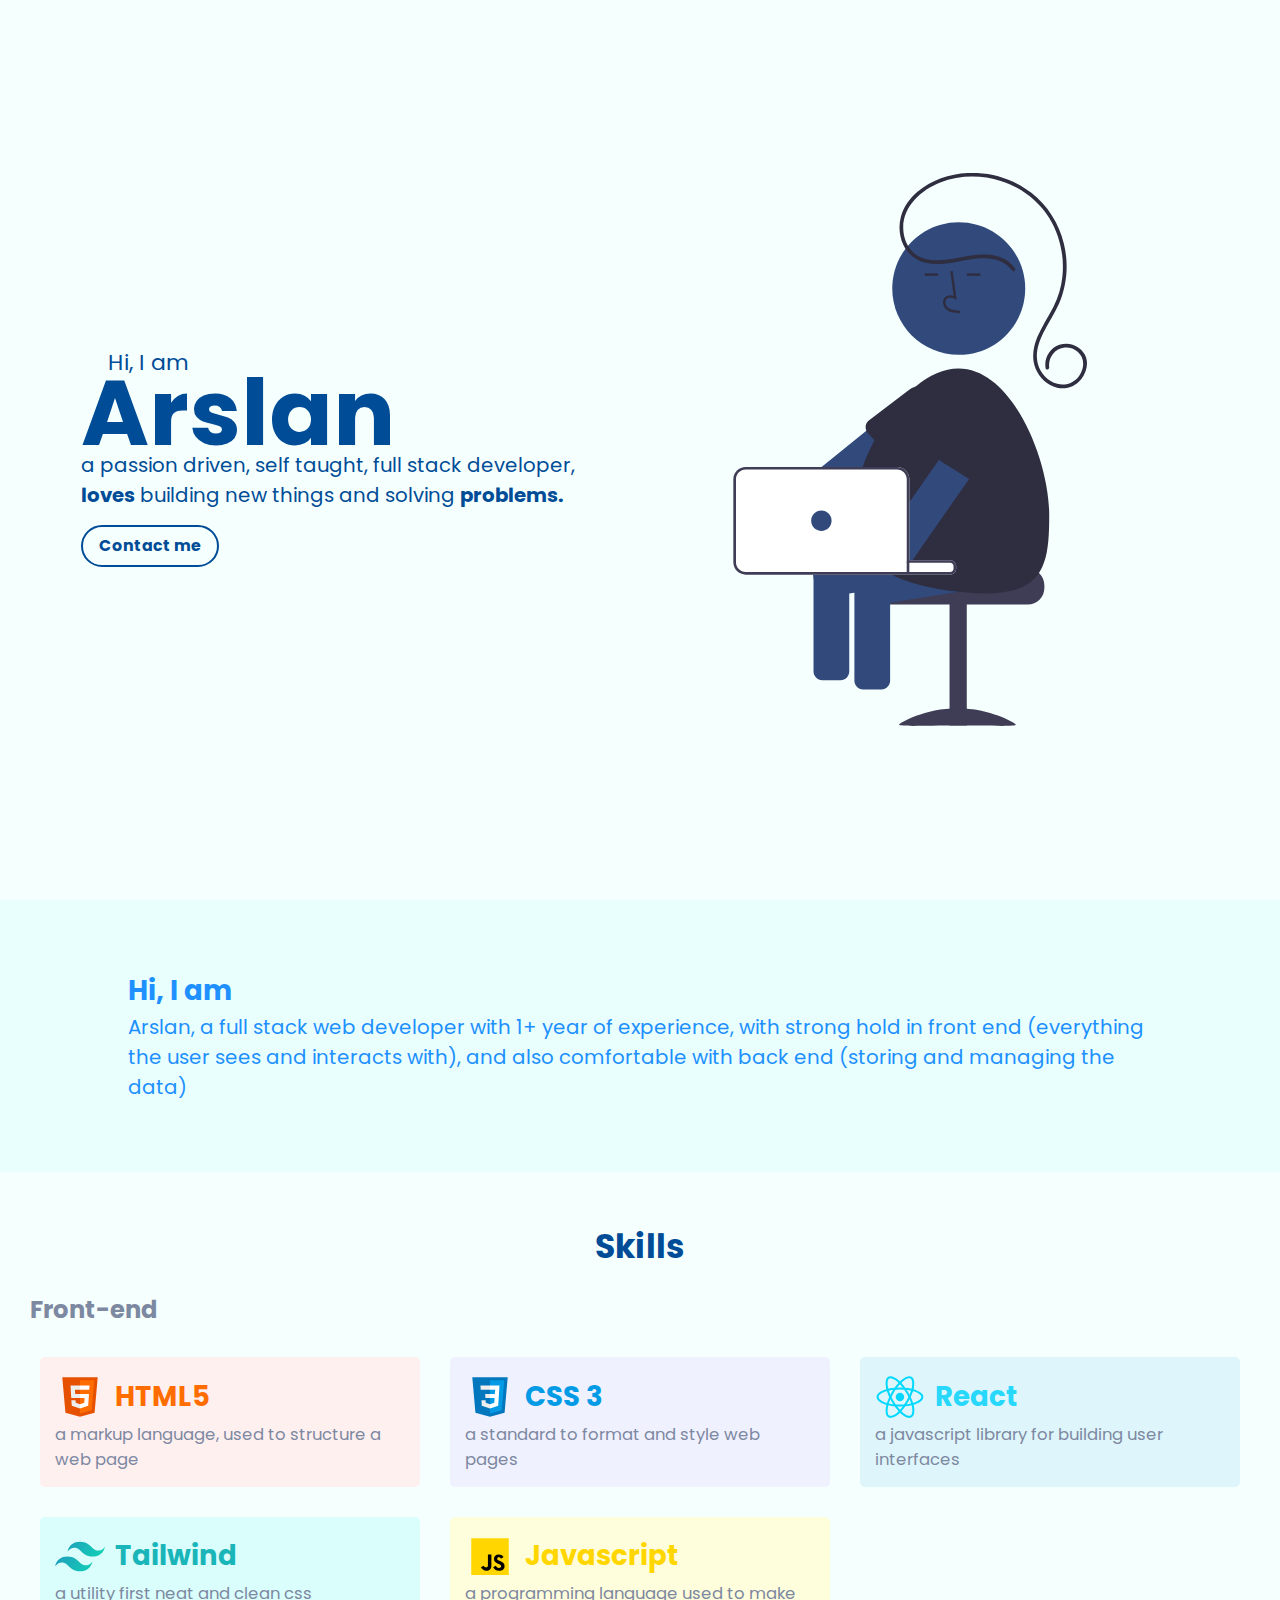
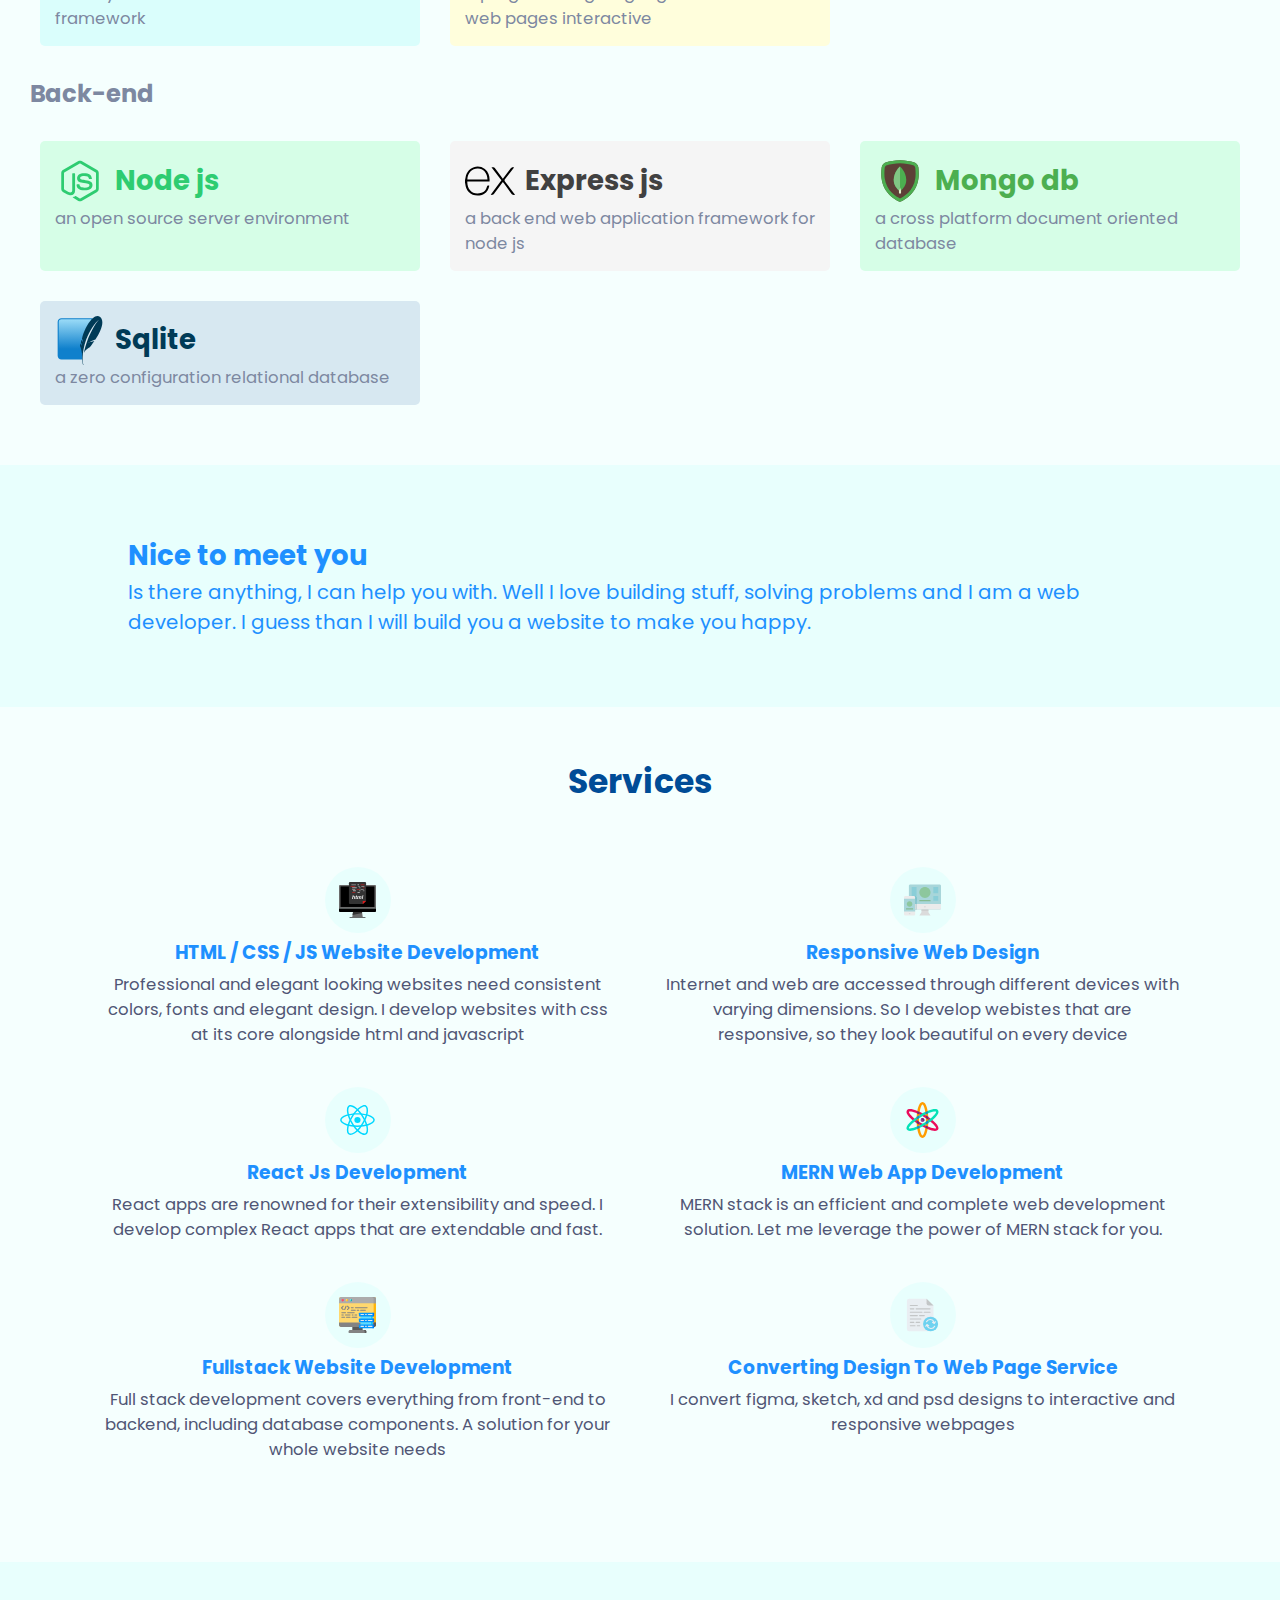
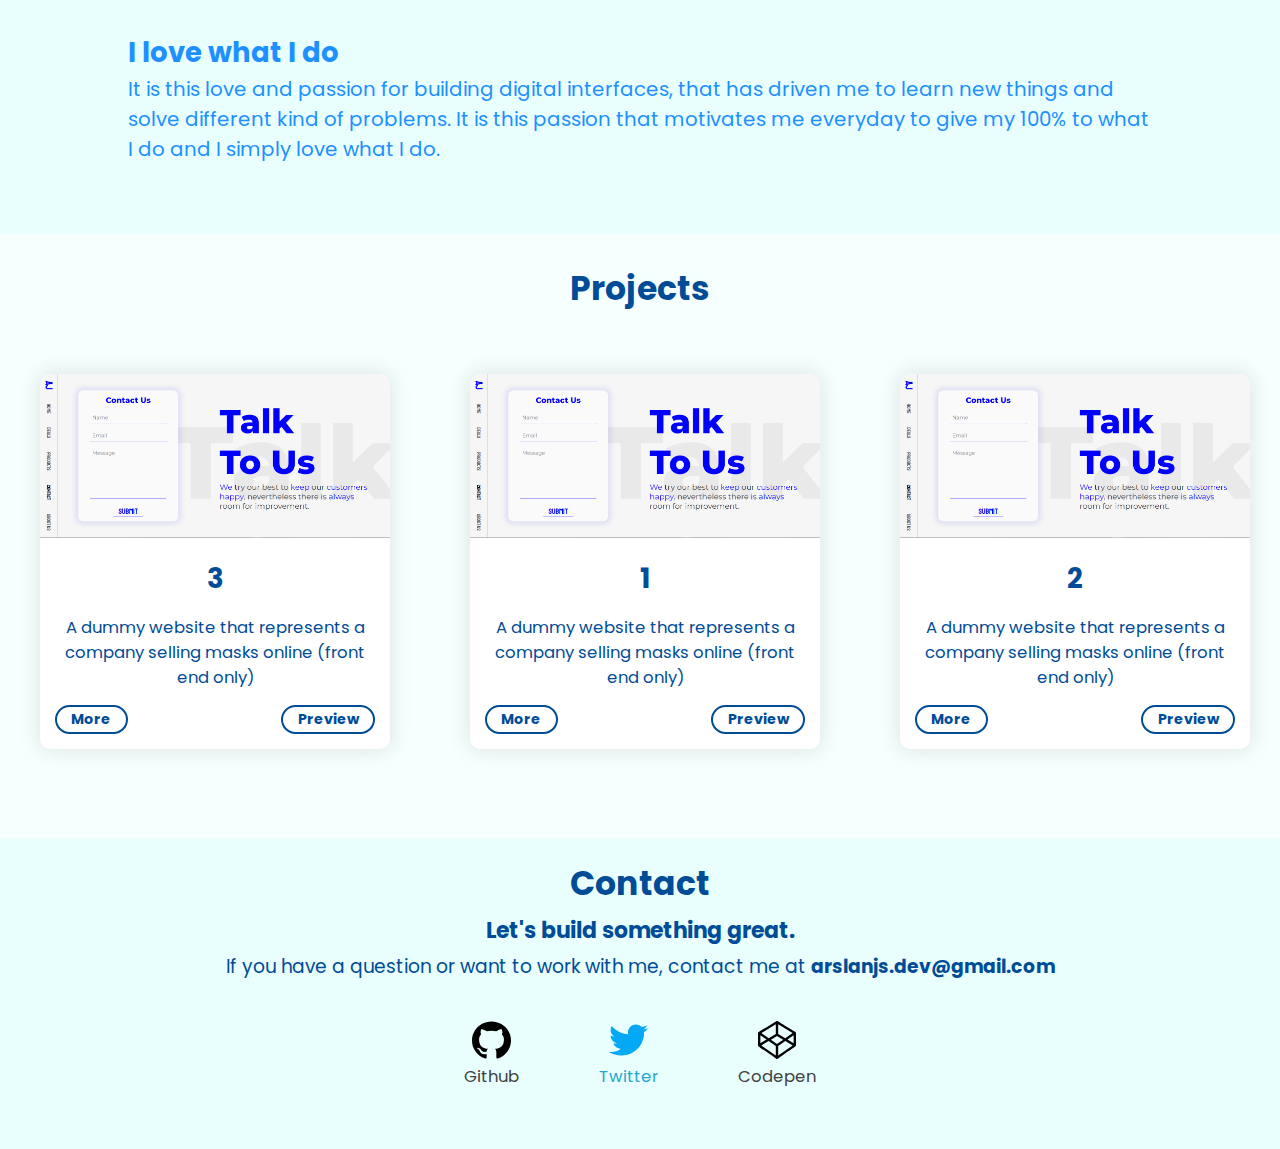
==== index.html @ 365d0483 "Fetch Data from api, create and insert project card into DOM" ====
<!DOCTYPE html>
<html lang="en">
<head>
    <meta charset="UTF-8">
    <meta http-equiv="X-UA-Compatible" content="IE=edge">
    <meta name="viewport" content="width=device-width, initial-scale=1.0">
    <link rel="stylesheet" href="style.css" type="text/css">
    <title>Portfolio</title>
</head>
<body>

    <header id="hero">
        
        <h1><span>Hi, I am</span> Arslan</h1>
        <img src="resources/svgs/person-illustration.svg" alt="illustration"/>
        <div>
            <p>a passion driven, self taught, full stack developer, <span class="text-bold">loves</span> building new things and solving <span class="text-bold">problems.</span></p>
            <button>Contact me</button>
        </div>
    </header>
    
    <section class="about-section">
        <h2>Hi, I am</h2>
        <p>Arslan, a full stack web developer with 1+ year of experience, with strong hold in front end (everything the user sees and interacts with), and also comfortable with back end (storing and managing the data)</p>
    </section>
    

    
    <section id="skills-section">

        <h2 class="sec-heading text-center">Skills</h2>

        <div class="skills-group">
            <h3 class="grayed-heading">Front-end</h3>
            <section class="skills-container">
            
                <div class="skill-card orange-back">
                    <div>
                        <img src="resources/svgs/html5.svg" alt="">
                        <h3 class="orange-text">HTML5</h3>
                    </div>
                    <p>
                        a markup language, used to structure a web page
                    </p>
                </div>

                <div class="skill-card dblue-back">
                    <div>
                        <img src="resources/svgs/css3.svg" alt="">
                        <h3 class="dblue-text">CSS 3</h3>
                    </div>
                    <p>
                        a standard to format and style web pages
                    </p>
                </div>

                <div class="skill-card turquiose-back">
                    <div>
                        <img src="resources/svgs/reactjs.svg" alt="">
                        <h3 class="turquiose-text">React</h3>
                    </div>
                    <p>
                        a javascript library for building user interfaces
                    </p>
                </div>

                <div class="skill-card teal-back">
                    <div>
                        <img src="resources/svgs/tailwindcss.svg" alt="">
                        <h3 class="teal-text">Tailwind</h3>
                    </div>
                    <p>
                        a utility first neat and clean css framework
                    </p>
                </div>

                <div class="skill-card yellow-back">
                    <div>
                        <img src="resources/svgs/javascript.svg" alt="">
                        <h3 class="yellow-text">Javascript</h3>
                    </div>
                    <p>
                        a programming language used to make web pages interactive
                    </p>
                </div>

            </section>
        

            <h3 class="grayed-heading">Back-end</h3>

            <section class="skills-container">
                
                <div class="skill-card green-back">
                    <div>
                        <img src="resources/svgs/nodejs.svg" alt="">
                        <h3 class="green-text">Node js</h3>
                    </div>
                    <p>
                        an open source server environment
                    </p>
                </div>

                <div class="skill-card lblack-back">
                    <div>
                        <img src="resources/svgs/expressjs.svg" alt="">
                        <h3 class="lblack-text">Express js</h3>
                    </div>
                    <p>
                        a back end web application framework for node js
                    </p>
                </div>

                <div class="skill-card lgreen-back">
                    <div>
                        <img src="resources/svgs/mongodb.svg" alt="">
                        <h3 class="lgreen-text">Mongo db</h3>
                    </div>
                    <p>
                        a cross platform document oriented database
                    </p>
                </div>

                <div class="skill-card navy-back">
                    <div>
                        <img src="resources/svgs/sqlite.svg" alt="">
                        <h3 class="navy-text">Sqlite</h3>
                    </div>
                    <p>
                        a zero configuration relational database
                    </p>
                </div>

            </section>
        </div>

    </section>

    <section class="about-section">
        <h2>Nice to meet you</h2>
        <p>Is there anything, I can help you with. Well I love building stuff, solving problems and I am a web developer. I guess than I will build you a website to make you happy.</p>
    </section>
    

    <section id="services-section">

        <h2 class="sec-heading text-center">Services</h2>
        
        <section class="services-container">

            <div class="service-card">
                <div class="service-card-title">
                    <div>
                        <img src="resources/svgs/html-dev.svg" alt="" />
                    </div>
                    <h2>HTML / CSS / JS Website Development</h2>
                </div>
                <p class="service-card-disc">
                    Professional and elegant looking websites need consistent colors, fonts and elegant design. I develop websites with css at its core alongside html and javascript
                </p>
            </div>

            <div class="service-card">
                <div class="service-card-title">
                    <div>
                        <img src="resources/svgs/responsive-dev.svg" alt="" />
                    </div>
                    <h2>Responsive Web Design</h2>
                </div>
                <p class="service-card-disc">
                    Internet and web are accessed through different devices with varying dimensions. So I develop webistes that are responsive, so they look beautiful on every device
                </p>
            </div>

            <div class="service-card">
                <div class="service-card-title">
                    <div>
                        <img src="resources/svgs/reactjs.svg" alt="" />
                    </div>
                    <h2>React Js Development</h2>
                </div>
                <p class="service-card-disc">
                    React apps are renowned for their extensibility and speed. I develop complex React apps that are extendable and fast.
                </p>
            </div>

            <div class="service-card">
                <div class="service-card-title">
                    <div>
                        <img src="resources/svgs/mern-app.svg" alt="" />
                    </div>
                    <h2>MERN Web App Development</h2>
                </div>
                <p class="service-card-disc">
                    MERN stack is an efficient and complete web development solution. Let me leverage the power of MERN stack for you.
                </p>
            </div>

            <div class="service-card">
                <div class="service-card-title">
                    <div>
                        <img src="resources/svgs/fullstack-dev.svg" alt="" />
                    </div>
                    <h2>Fullstack Website Development</h2>
                </div>
                <p class="service-card-disc">
                    Full stack development covers everything from front-end to backend, including database components. A solution for your whole website needs
                </p>
            </div>

            <div class="service-card">
                <div class="service-card-title">
                    <div>
                        <img src="resources/svgs/convert-dev.svg" alt="" />
                    </div>
                    <h2>Converting Design To Web Page Service</h2>
                </div>
                <p class="service-card-disc">
                    I convert figma, sketch, xd and psd designs to interactive and responsive webpages
                </p>
            </div>

        </section>

    </section>

    <section class="about-section">
        <h2>I love what I do</h2>
        <p>It is this love and passion for building digital interfaces, that has driven me to learn new things and solve different kind of problems. It is this passion that motivates me everyday to give my 100% to what I do and I simply love what I do.</p>
    </section>

    <section id="projects-section">
        
        <h2 class="sec-heading text-center">Projects</h2>
        
        <section class="projects-container scroll-smooth">
            <!--
            <div class="loader-spinner"></div>
            -->

            
            <div class="project-card" id="3">
                <img src="resources/images/p1.PNG" alt=""/>
                <div class="project-card-disc">
                    <h2>3</h2>
                    <p>A dummy website that represents a company selling masks online (front end only)</p>
                    <div>
                        <button class="round-btn">More</button>
                        <button class="round-btn">Preview</button>
                    </div>
                </div>
            </div>

            <div class="project-card" id="1">
                <img src="resources/images/p1.PNG" alt=""/>
                <div class="project-card-disc">
                    <h2>1</h2>
                    <p>A dummy website that represents a company selling masks online (front end only)</p>
                    <div>
                        <button class="round-btn">More</button>
                        <button class="round-btn">Preview</button>
                    </div>
                </div>
            </div>

            <div class="project-card" id="2">
                <img src="resources/images/p1.PNG" alt=""/>
                <div class="project-card-disc">
                    <h2>2</h2>
                    <p>A dummy website that represents a company selling masks online (front end only)</p>
                    <div>
                        <button class="round-btn">More</button>
                        <button class="round-btn">Preview</button>
                    </div>
                </div>
            </div>

            <div class="project-card" id="5">
                <img src="resources/images/p1.PNG" alt=""/>
                <div class="project-card-disc">
                    <h2>5</h2>
                    <p>A dummy website that represents a company selling masks online (front end only)</p>
                    <div>
                        <button class="round-btn">More</button>
                        <button class="round-btn">Preview</button>
                    </div>
                </div>
            </div>

            <div class="project-card" id="4">
                <img src="resources/images/p1.PNG" alt=""/>
                <div class="project-card-disc">
                    <h2>4</h2>
                    <p>A dummy website that represents a company selling masks online (front end only)</p>
                    <div>
                        <button class="round-btn">More</button>
                        <button class="round-btn">Preview</button>
                    </div>
                </div>
            </div>
            
        </section>    
    </section>

    

    <section id="contact-section">
        <h2 class="">Contact</h2>
        <h3>Let's build something great.</h3>
        <p>If you have a question or want to work with me, contact me at <span class="text-bold">arslanjs.dev@gmail.com<span></p>
        
        <div class="social-links">
            <div class="soc-link">
                <img src="resources/svgs/github_logo.svg" alt="" />
                <a class="lblack-text">Github</a>
            </div>

            <div class="soc-link">
                <img src="resources/svgs/twitter_logo.svg" alt="" />
                <a class="tblue-text">Twitter</a>
            </div>

            <div class="soc-link">
                <img src="resources/svgs/codepen_logo.svg" alt="" />
                <a class="lblack-text">Codepen</a>
            </div>
        </div>
    </section>
    
    <script src="script.js" type="module"></script>
</body>
</html>
---- style.css ----
@font-face {
    font-family: poppins;
    src: url(resources/fonts/Poppins-Light.ttf);
    font-weight: 100;
}

@font-face {
    font-family: poppins;
    src: url(resources/fonts/Poppins-Regular.ttf);
    font-weight: 400;
}


@font-face {
    font-family: poppins;
    src: url(resources/fonts/Poppins-Bold.ttf);
    font-weight: 700;
}

*{
    margin: 0;
    padding: 0;
    box-sizing: border-box;
}

:root{
    font-size: 10px;
    --bg-color: #F5FFFE;
    --bg-color-sec: #E8FFFD;
    --text-color: rgb(0, 76, 151);
    --text-color-pr: #32497B;
    --text-color-sec: #505675;
    --text-color-thi: #7D88A1;
    --text-color-for: dodgerblue;
    
}

html{
    
}

body{
    width: 100%;
    height: 100%;
}

/*-----Globals-----*/

.sec-heading{
    color: var(--text-color);
    font-family: poppins;
    font-size: 3em;
    font-weight: 700;
}

.text-center{
    text-align: center;
}

.grayed-heading{
    font-family: poppins;
    font-weight: 700;
    color: var(--text-color-thi);
    font-size: 2em;
}

.round-btn{
    background-color: transparent;
    border: 2px solid var(--text-color);
    padding: 2px 1em;
    color: var(--text-color);
    font-weight: 700;
    font-family: poppins;
    border-radius: 50px;
}

.round-btn:hover{
    cursor: pointer;
    background-color: var(--text-color);
    color: var(--bg-color);
}

.round-btn:active{
    background-color: rgb(23, 70, 117);
}

.text-bold{
    font-weight: 700;
}

.scroll-smooth{
    scroll-behavior: smooth;
}

button:focus{
    outline: none;
}

/*-----Hero_Section-----*/

#hero{
    background-color: var(--bg-color);
    font-size: 1rem;
    padding: 0px;

    display: flex;
    flex-direction: column;
    align-items: center;
    justify-content: center;

    padding: 2em;
    min-height: 100vh;
    
    color: var(--text-color);
    font-family: poppins;
    text-align: center;
}

#hero h1{
    font-weight: 700;
    font-size: 5em;

    
}

#hero h1 span{
    font-weight: 400;
    font-size: 0.3em;
    line-height: 1.2em;
    margin-left: 1.2em;
    
}


#hero div p{
    font-weight: 400;
    font-size: 1.5em;
    margin: 10px;

    
}

#hero img{
    width: 50%;
    height: auto;
}

#hero div button{
    color: var(--text-color);
    background-color: transparent;
    font-family: poppins;
    font-size: 1.2em;
    font-weight: 700;
    padding: 0.4em 1em;
    border-radius: 50px;
    border: none;
    border: 0.2rem solid var(--text-color);
}

#hero div button:hover{
    background-color: var(--text-color);
    color: var(--bg-color);
    cursor: pointer;
}

#hero div button:active{
    background-color:rgb(23, 70, 117);
}

/*-----About_Section-----*/

.about-section{
    font-size: 1rem;
    background-color: var(--bg-color-sec);
    padding: 2em;
    font-family: poppins;

    text-align: center;
    padding: 50px 30px;
}

.about-section h2{
    color: var(--text-color);
    font-size: 2.5em;
    font-weight: 700;

    color: var(--text-color-for);
}

.about-section p{
    color: var(--text-color-sec);
    font-size: 1.5em;
    font-weight: 400;

    color: var(--text-color-for);
}

/*-----Skills_Section-----*/

#skills-section{
    padding: 30px 10px;
    background-color: var(--bg-color);
    font-size: 1rem;
}

.skills-group{
    max-width: 2000px;
    margin: 0 auto;
}

.skills-container{
    padding: 10px;
    display: grid;
    grid-template-columns: repeat(auto-fit, minmax(230px, 1fr));
    grid-gap: 15px
}

.skill-card{
    padding: 15px;
    border-radius: 5px;
}

.skill-card div{
    display: flex;
    align-items: center;
}

.skill-card img{
    width: 4.5em;
    height: 4.5em;
}

.skill-card div h3{
    font-size: 2.5em;
    font-family: poppins;
    font-weight: 700;
    margin-left: 10px;
}

.skill-card p{
    font-size: 1.5em;
    font-family: poppins;
    font-weight: 400;
    color: var(--text-color-thi);
}

/*-----Services_Section-----*/

#services-section{
    padding: 50px; 
    background-color: var(--bg-color);
    font-size: 1rem;
}

.services-container{
    display: grid;
    /* grid-template-columns: repeat(auto-fit, minmax(300px, 1fr)); */
    grid-template-columns: 1fr;
    grid-gap: 30px 50px;

    max-width: 2500px;
    margin: 0 auto;
}

.service-card .service-card-title{
    display: flex;
    align-items: center;
    
    flex-direction: column;
    justify-content: center;

    margin: 5px auto;
    text-align: center;

}

.service-card .service-card-title div{
    --img-dim: 6em;

    width: var(--img-dim);
    height: var(--img-dim);
    border-radius: 60px;
    background-color: var(--bg-color-sec);

    overflow: hidden;
    
    display: flex;
    align-items: center;
    justify-content: center;

    margin: 5px;
}


.service-card .service-card-title div img{
    width: calc(var(--img-dim) / 1.8);
}

.service-card .service-card-title h2{
    font-family: poppins;
    font-weight: 700;
    color: var(--text-color-for);
    font-size: 1.7em;
}

.service-card .service-card-disc{
    font-family: poppins;
    font-size: 1.5em;
    color: var(--text-color-sec);
    font-weight: 400;

    text-align: center;
}

/*-----Projects_Section-----*/

#projects-section{
    background-color: var(--bg-color);
    font-size: 1rem;

    padding: 30px 0px;

    overflow: hidden;
}

.projects-container{
    display: flex;
    align-items: center;

    overflow-x: scroll;

    padding: 30px 0px;
    margin: 30px 0px;

    user-select: none;
    transition: transform 0.2s;
    -ms-overflow-style: none;
    scrollbar-width: none;
}

.projects-container:hover{    
    cursor: grab;
}

.projects-container:active{
    cursor: grabbing;
    transform: scale(1.02);
}

.projects-container::-webkit-scrollbar{
    display: none;
}

.project-card{
    text-align: center;
    font-family: poppins;
    color: var(--text-color);
    background-color: white;

    box-shadow: 0px 0px 20px 2px rgba(133, 133, 133, 0.2);

    overflow: hidden;
    border-radius: 10px;

    min-width: 85%;
    margin: 0px 20px;

    transition: box-shadow 0.3s, transform 0.3s;
}

.project-card:hover{
    box-shadow: 0px 0px 20px 2px rgba(133, 133, 133, 0.4);
    transform: scale(1.01);
}

.project-card img{
    width: 100%;
    height: auto;
    max-height: 250px;
    object-fit: cover;
    object-position: center;
}

.project-card-disc{
    padding: 15px;
}

.project-card-disc h2{
    font-size: 2.5em;
}

.project-card-disc p{
    margin: 15px 0px;
    font-size: 1.5em;
    color: var(--text-color);
}

.project-card-disc div{
    display: flex;
    justify-content: space-between;
}

.project-card-disc div button{
    font-size: 1.3em;
}

/*-----Loader-----*/
.loader-spinner{
    height: 40px;
    width: 40px;
    background-color: transparent;
    border-width: 4px;
    border-style: solid;
    border-color: transparent;
    border-right-color: dodgerblue;
    border-bottom-color: dodgerblue;
    border-radius: 20px;
    margin: 0 auto;
    animation: load-spin 0.6s infinite linear;
}

@keyframes load-spin {
    100% {transform: rotate(360deg);}
}

/*-----Contact_Section-----*/

#contact-section{
    background-color: var(--bg-color-sec);
    padding: 20px;

    display: flex;
    flex-direction: column;
    justify-content: center;
    align-items: center;

    color: var(--text-color);
    font-family: poppins;
    text-align: center;

    font-size: 1rem;
}

#contact-section h2{
    color: var(--text-color);
    font-size: 3em;
}

#contact-section h3{
    font-size: 2em;
    margin: 5px auto;
}

#contact-section p{
    font-size: 1.7em;
    font-weight: 400;
}

.social-links{
    display: flex;
    width: 100%;
    justify-content: space-evenly;
    margin: 20px;
}

.asoc-link{
    margin: 10px 20px;
}

.soc-link:hover{
    cursor: pointer;
}

.soc-link img{
    width: 3.5em;
    height: auto;
    text-align: center;
}

.soc-link a{
    font-size: 1.5em;
    font-weight: 400;
    display: block;
}



/*-----Media-Queries----*/

@media (min-width: 500px){
    :root{
        /* --text-color: #212121; */
    }


    #hero{
        font-size: 1.2rem;
    }

    #hero img{
        width: 40%;
    }

    .about-section p{
        font-size: 1.8em;
    }
    .grayed-heading{
        font-size: 2.2em;
        margin: 20px 0px;
    }

    #skills-section{
        padding: 40px 30px;
    }

    .about-section{
        padding: 80px 50px;
    }

    .project-card{
        min-width: 300px;
        margin: 0px 30px;
    }
}

@media (min-width: 700px){
    :root{ 
        /* --text-color: dodgerblue; */
        font-size: 11px;
    }

    #hero{
        display: grid;
        justify-content: unset;
        align-items: unset;

        grid-template-columns: 48% 48%;
        grid-template-rows: 50% 50%;
    }

    #hero h1 span{
        display: block;
        font-size: 2rem;
    }

    #hero h1{
        grid-row: 1/2;
        align-self: end;
        justify-self: start;
        text-align: left;

        font-size: 6em;

        margin-left: 5rem;

        /*Brings h1 a bit down*/
        line-height: 0.8em;
    }

    #hero div{
        grid-row: 2/3;
        align-self: start;
        justify-self: start;
        text-align: left;

        margin-left: 5rem;
    }

    #hero div button{
        margin-top: 15px;
    }

    #hero div p{
        margin: 0px;
    }

    #hero img{
        grid-row: 1/3;
        place-self: center;
        width: 60%;
        max-height: 70%;
    }

    .about-section{
        text-align: left;
        padding: 70px 10%;
    }
    
    #skills-section{
        padding: 50px 30px;
    }

    .skills-container{
        grid-template-columns: repeat(auto-fit, minmax(310px, 1fr));
        grid-gap: 30px
    }

    .services-container{
        grid-template-columns: 1fr 1fr;
        place-items: start;
        margin: 50px;
    }

    .project-card{
        min-width: 350px;
        margin: 0px 40px;
    }

    .social-links{
        justify-content: center;
    }

    .soc-link{
        margin: 20px 40px;
    }
}

@media (min-width: 1000px){
    #hero h1{
        font-size: 7em;
    }
}

@media (min-width: 1350px){

    :root{
        /* --text-color: rgb(19, 78, 138); */
    }

    #hero{
        font-size: 1.3rem;
    }

    .services-container{
        grid-template-columns: 1fr 1fr 1fr;
        justify-items: center;
        align-items: start;
        margin: 50px;
    }
}

/*--COLORS--*/

.orange-text{
    color: #FF6D00;
}

.orange-back{
    background-color: #FFF0F0;
}

.dblue-text{
    color: #039BE5;
}

.dblue-back{
    background-color: #F0F1FF;
}

.teal-text{
    color: #19B5B9;
}

.teal-back{
    background-color: #DAFEFC;
}

.turquiose-text{
    color: #27D8FC;
}

.turquiose-back{
    background-color: #DEF6FB;
}

.yellow-text{
    color: #FFD600;
}

.yellow-back{
    background-color: #FFFEDC;
}

.green-text{
    color: #2ECC71;
}

.green-back{
    background-color: #D6FEE7;
}

.lblack-text{
    color: #414141;
}

.lblack-back{
    background-color: #F5F5F5;
}

.lgreen-text{
    color: #4CAF50;
}

.lgreen-back{
    background-color: #D6FEE7;
}

.navy-text{
    color: #003B57;
}

.navy-back{
    background-color: #D7E8F1;
}

.tblue-text{
    color: #26A6D1;
}
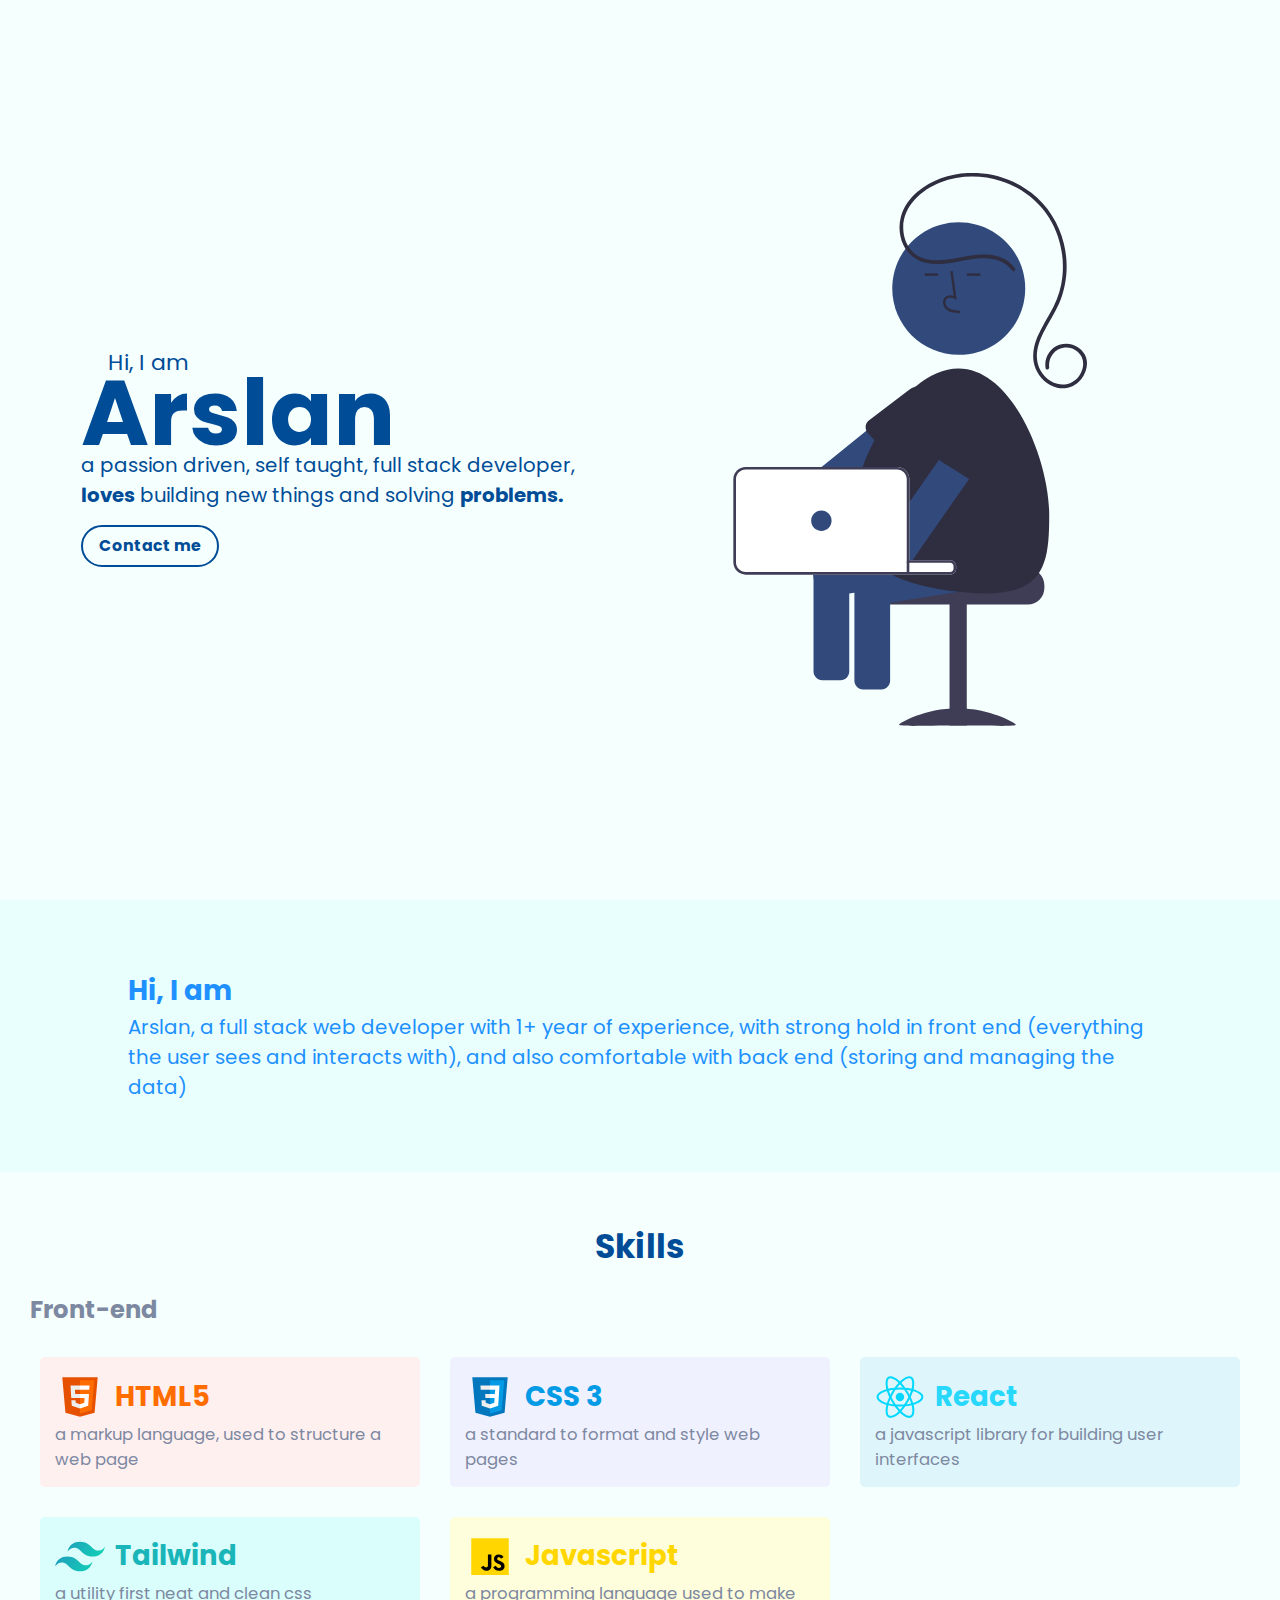
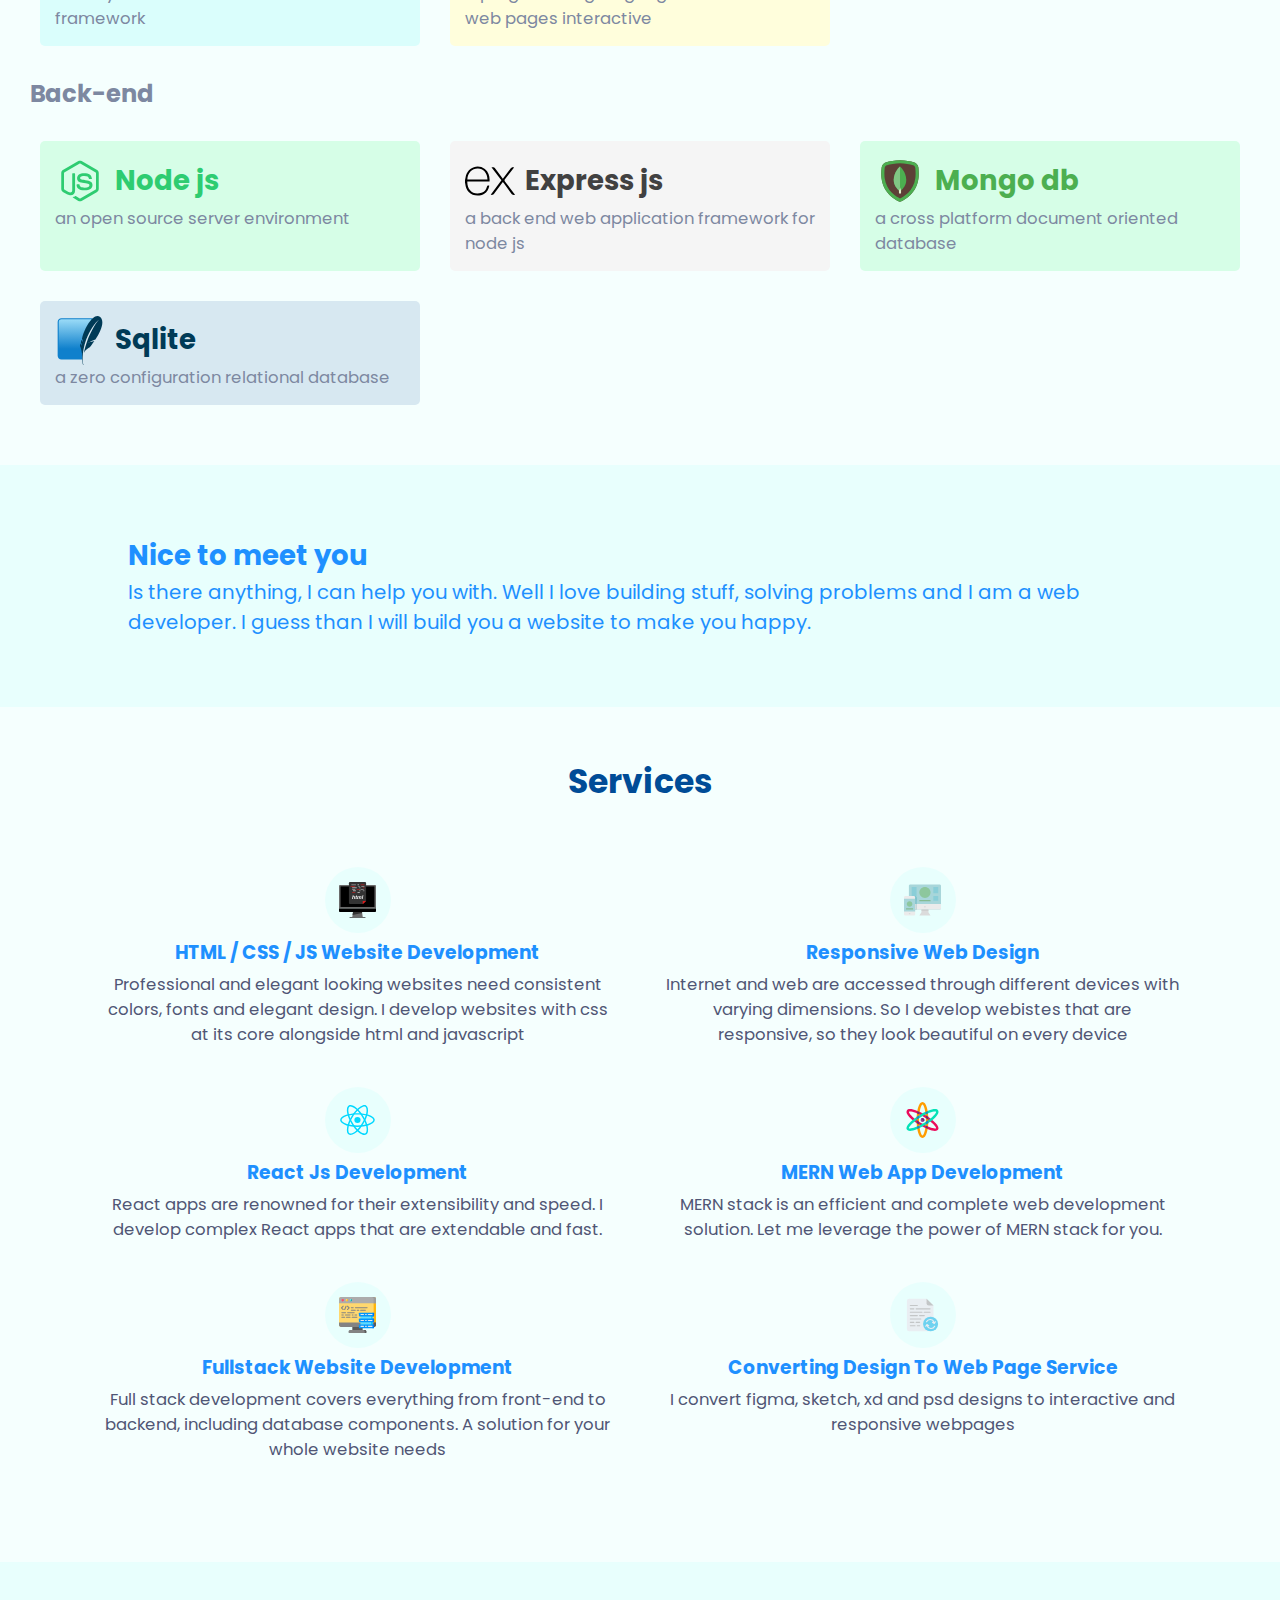
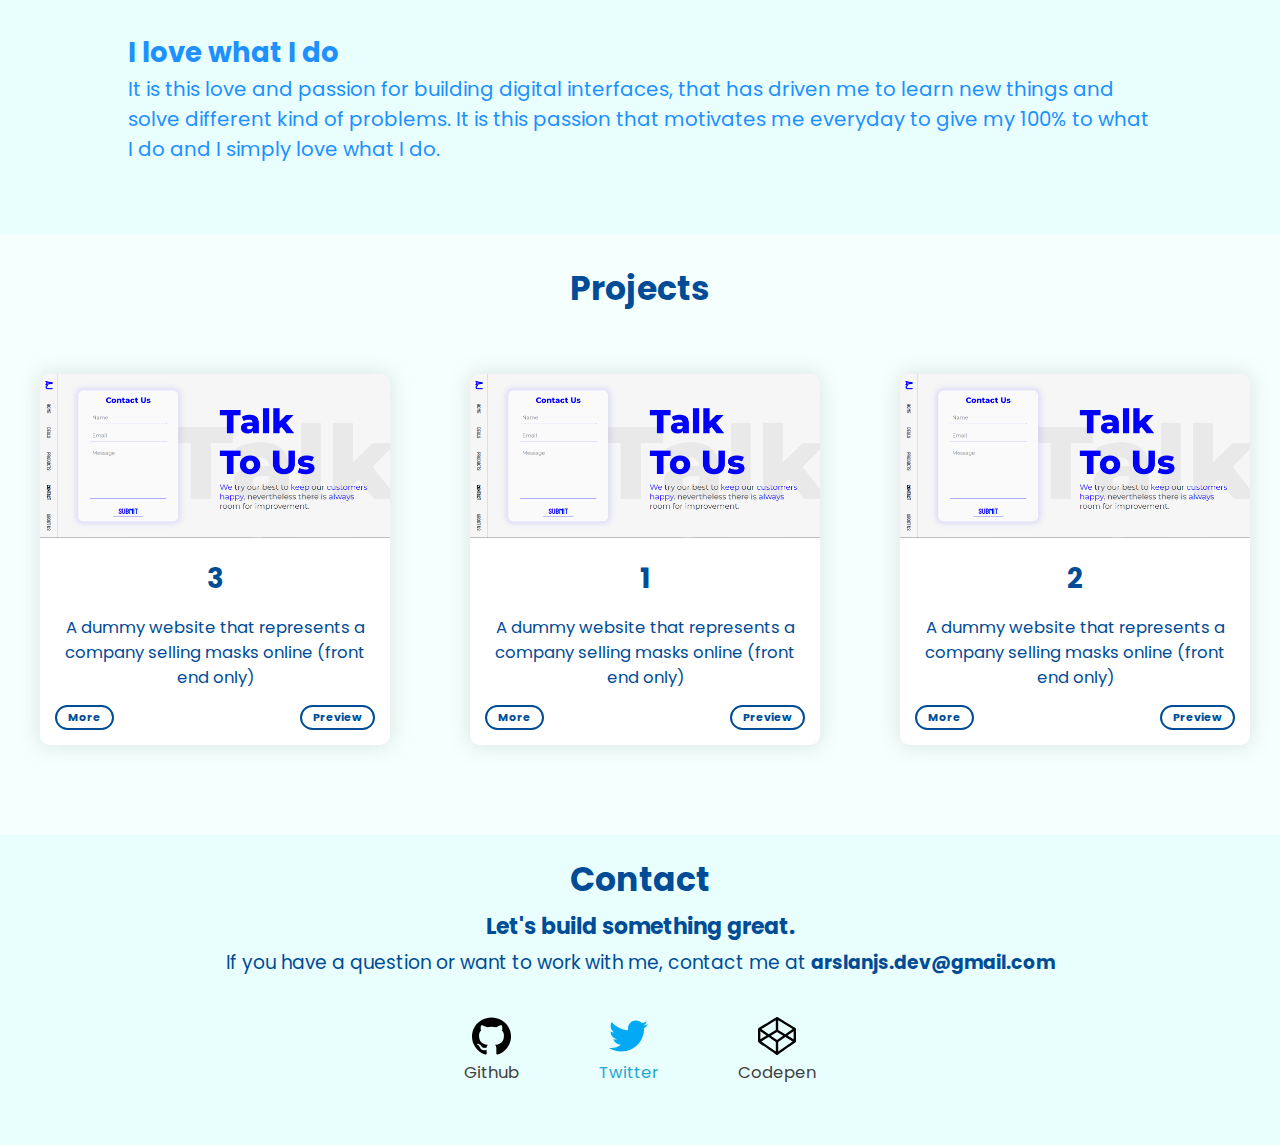
==== commit b2df3693: "Convert project button tags into anchor tags" ====
--- a/index.html
+++ b/index.html
@@ -245,8 +245,8 @@
                     <h2>3</h2>
                     <p>A dummy website that represents a company selling masks online (front end only)</p>
                     <div>
-                        <button class="round-btn">More</button>
-                        <button class="round-btn">Preview</button>
+                        <a class="round-btn">More</a>
+                        <a class="round-btn">Preview</a>
                     </div>
                 </div>
             </div>
@@ -257,8 +257,8 @@
                     <h2>1</h2>
                     <p>A dummy website that represents a company selling masks online (front end only)</p>
                     <div>
-                        <button class="round-btn">More</button>
-                        <button class="round-btn">Preview</button>
+                        <a class="round-btn">More</a>
+                        <a class="round-btn">Preview</a>
                     </div>
                 </div>
             </div>
@@ -269,8 +269,8 @@
                     <h2>2</h2>
                     <p>A dummy website that represents a company selling masks online (front end only)</p>
                     <div>
-                        <button class="round-btn">More</button>
-                        <button class="round-btn">Preview</button>
+                        <a class="round-btn">More</a>
+                        <a class="round-btn">Preview</a>
                     </div>
                 </div>
             </div>
@@ -281,8 +281,8 @@
                     <h2>5</h2>
                     <p>A dummy website that represents a company selling masks online (front end only)</p>
                     <div>
-                        <button class="round-btn">More</button>
-                        <button class="round-btn">Preview</button>
+                        <a class="round-btn">More</a>
+                        <a class="round-btn">Preview</a>
                     </div>
                 </div>
             </div>
@@ -293,8 +293,8 @@
                     <h2>4</h2>
                     <p>A dummy website that represents a company selling masks online (front end only)</p>
                     <div>
-                        <button class="round-btn">More</button>
-                        <button class="round-btn">Preview</button>
+                        <a class="round-btn">More</a>
+                        <a class="round-btn">Preview</a>
                     </div>
                 </div>
             </div>
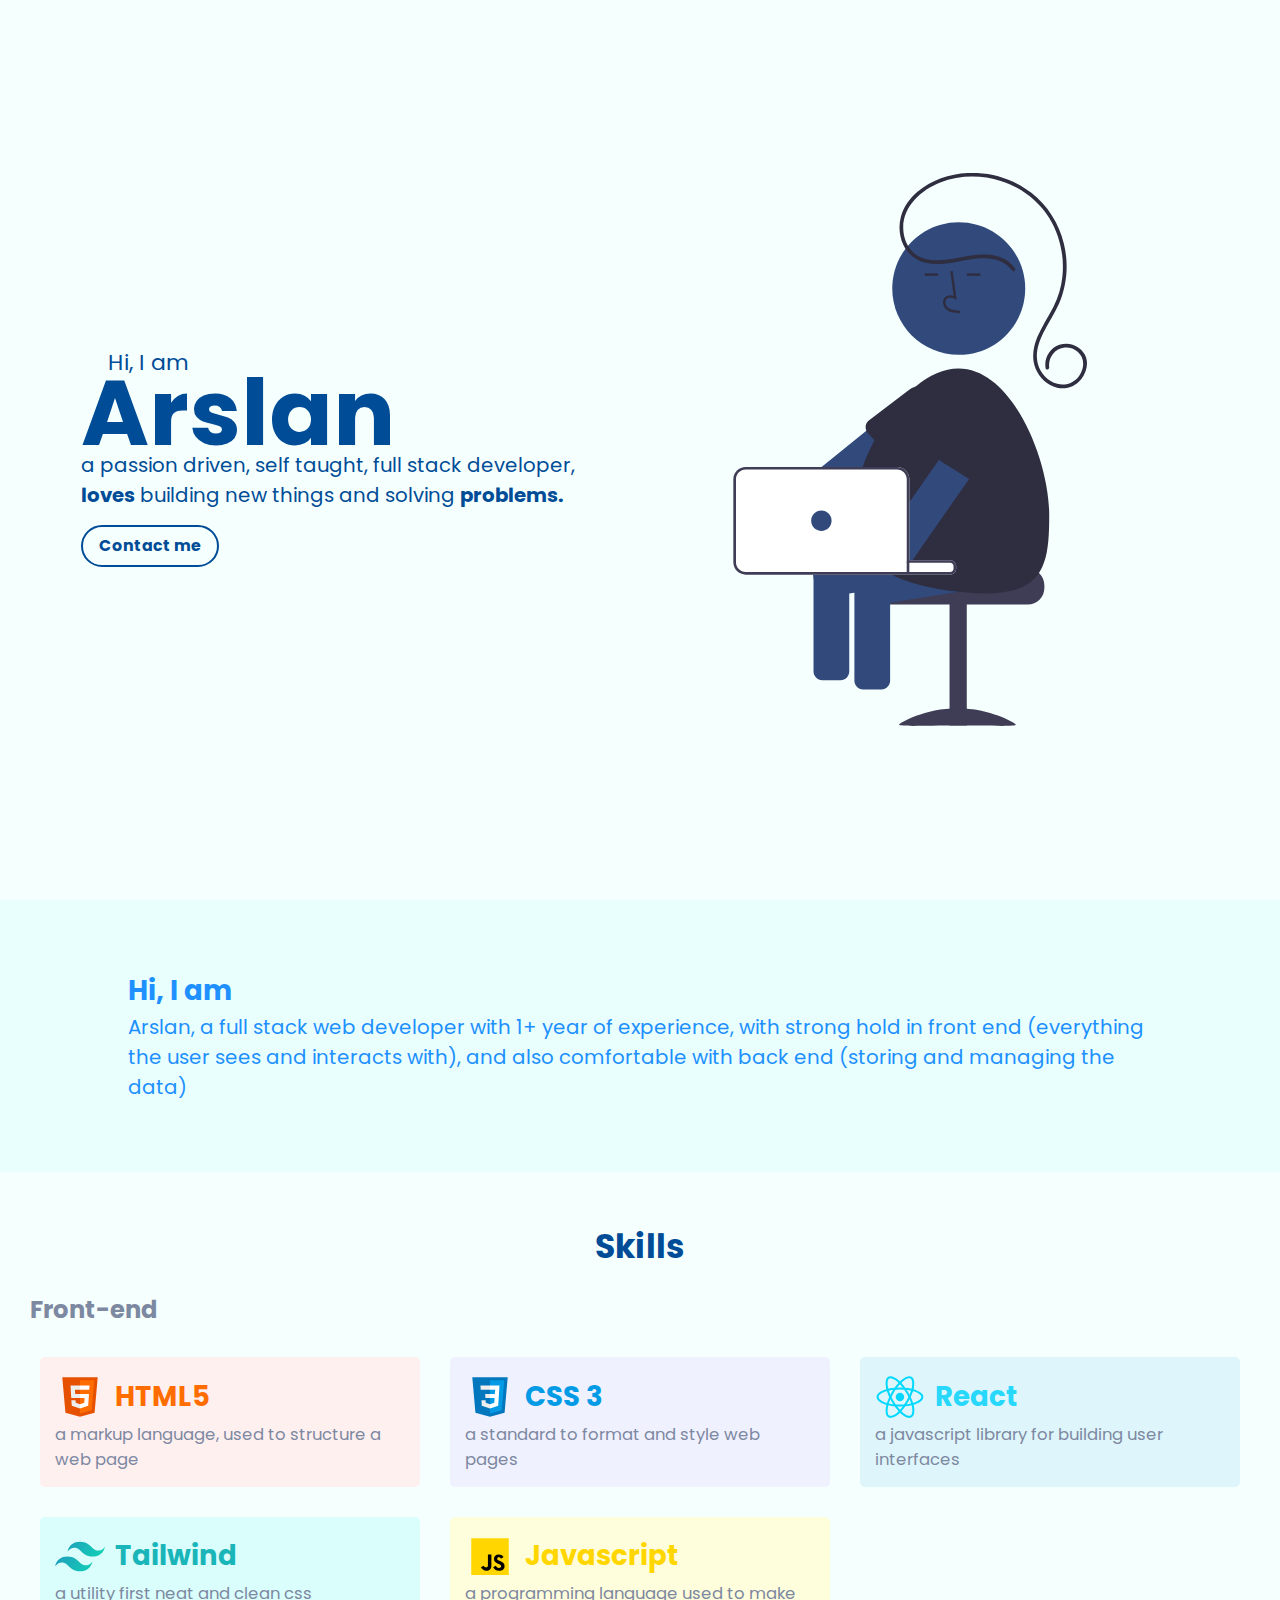
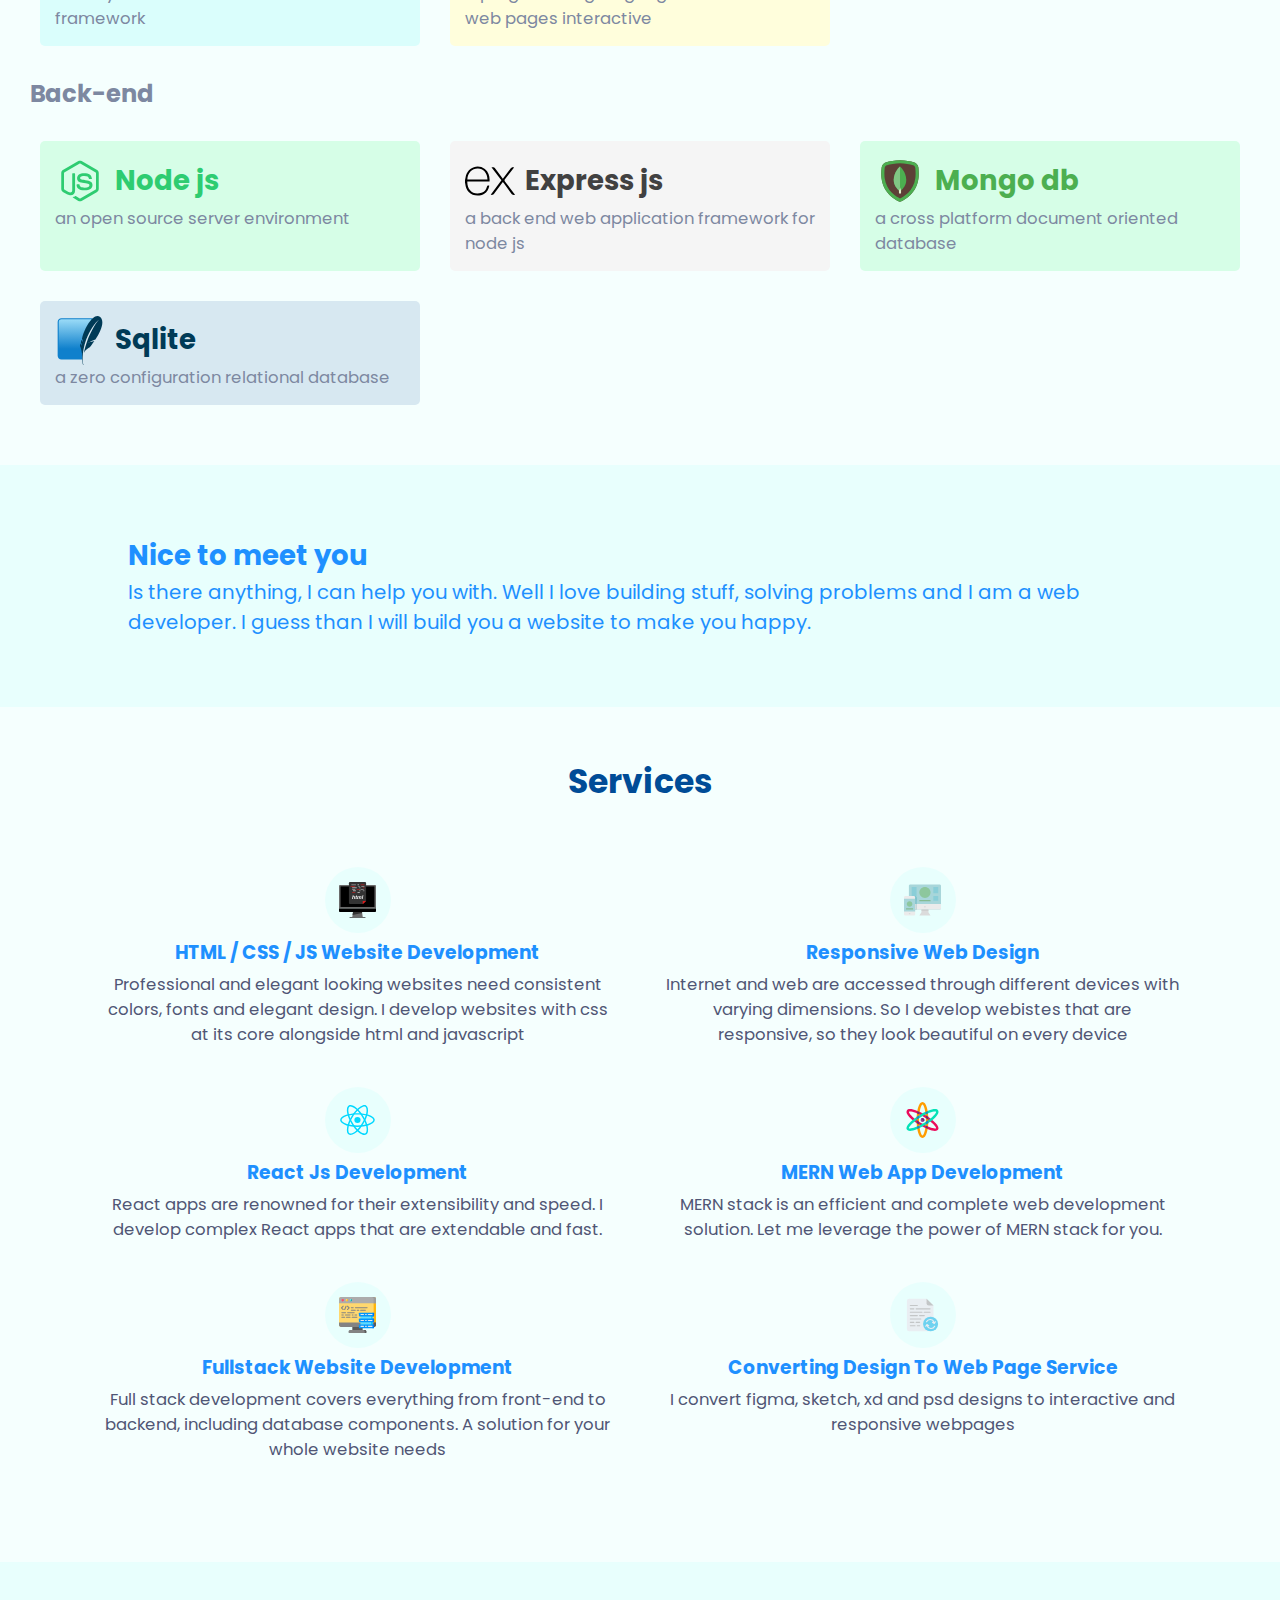
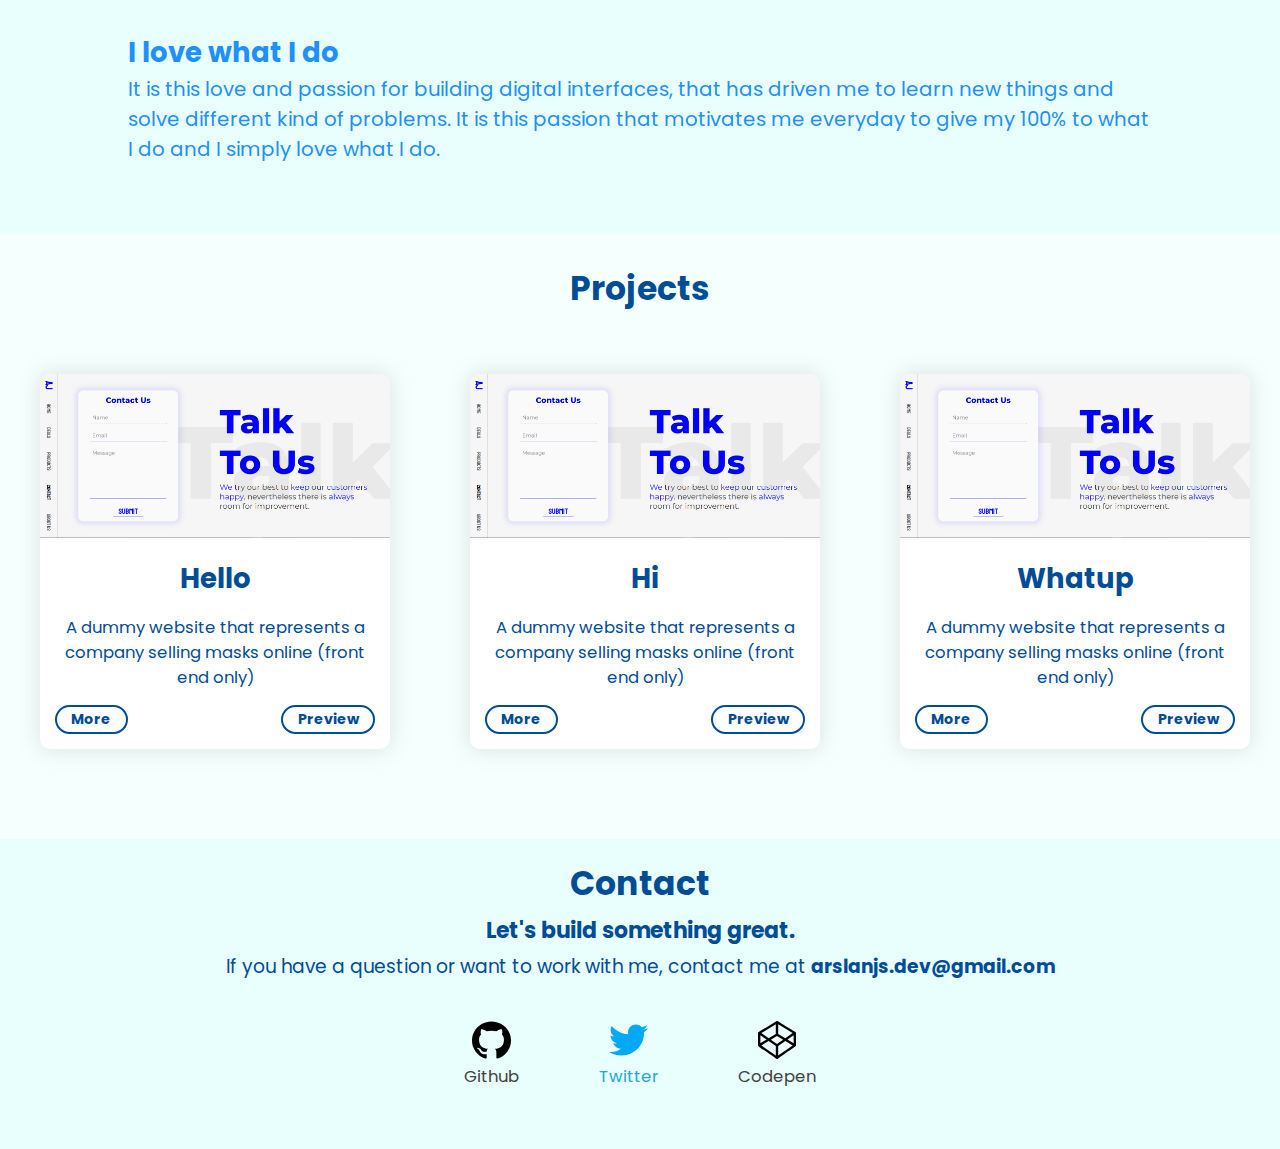
==== commit d9b8d98a: "Add Sorting Mechanisim To Sort Project Cards According To Rating" ====
--- a/index.html
+++ b/index.html
@@ -242,7 +242,7 @@
             <div class="project-card" id="3">
                 <img src="resources/images/p1.PNG" alt=""/>
                 <div class="project-card-disc">
-                    <h2>3</h2>
+                    <h2 class="project-card-disc-name">Hello</h2>
                     <p>A dummy website that represents a company selling masks online (front end only)</p>
                     <div>
                         <a class="round-btn">More</a>
@@ -254,7 +254,7 @@
             <div class="project-card" id="1">
                 <img src="resources/images/p1.PNG" alt=""/>
                 <div class="project-card-disc">
-                    <h2>1</h2>
+                    <h2 class="project-card-disc-name">Hi</h2>
                     <p>A dummy website that represents a company selling masks online (front end only)</p>
                     <div>
                         <a class="round-btn">More</a>
@@ -266,7 +266,7 @@
             <div class="project-card" id="2">
                 <img src="resources/images/p1.PNG" alt=""/>
                 <div class="project-card-disc">
-                    <h2>2</h2>
+                    <h2 class="project-card-disc-name">Whatup</h2>
                     <p>A dummy website that represents a company selling masks online (front end only)</p>
                     <div>
                         <a class="round-btn">More</a>
@@ -278,7 +278,7 @@
             <div class="project-card" id="5">
                 <img src="resources/images/p1.PNG" alt=""/>
                 <div class="project-card-disc">
-                    <h2>5</h2>
+                    <h2 class="project-card-disc-name">Gotcha</h2>
                     <p>A dummy website that represents a company selling masks online (front end only)</p>
                     <div>
                         <a class="round-btn">More</a>
@@ -290,7 +290,7 @@
             <div class="project-card" id="4">
                 <img src="resources/images/p1.PNG" alt=""/>
                 <div class="project-card-disc">
-                    <h2>4</h2>
+                    <h2 class="project-card-disc-name">Fine</h2>
                     <p>A dummy website that represents a company selling masks online (front end only)</p>
                     <div>
                         <a class="round-btn">More</a>
--- a/style.css
+++ b/style.css
@@ -400,7 +400,7 @@
     justify-content: space-between;
 }
 
-.project-card-disc div button{
+.project-card-disc div a{
     font-size: 1.3em;
 }
 
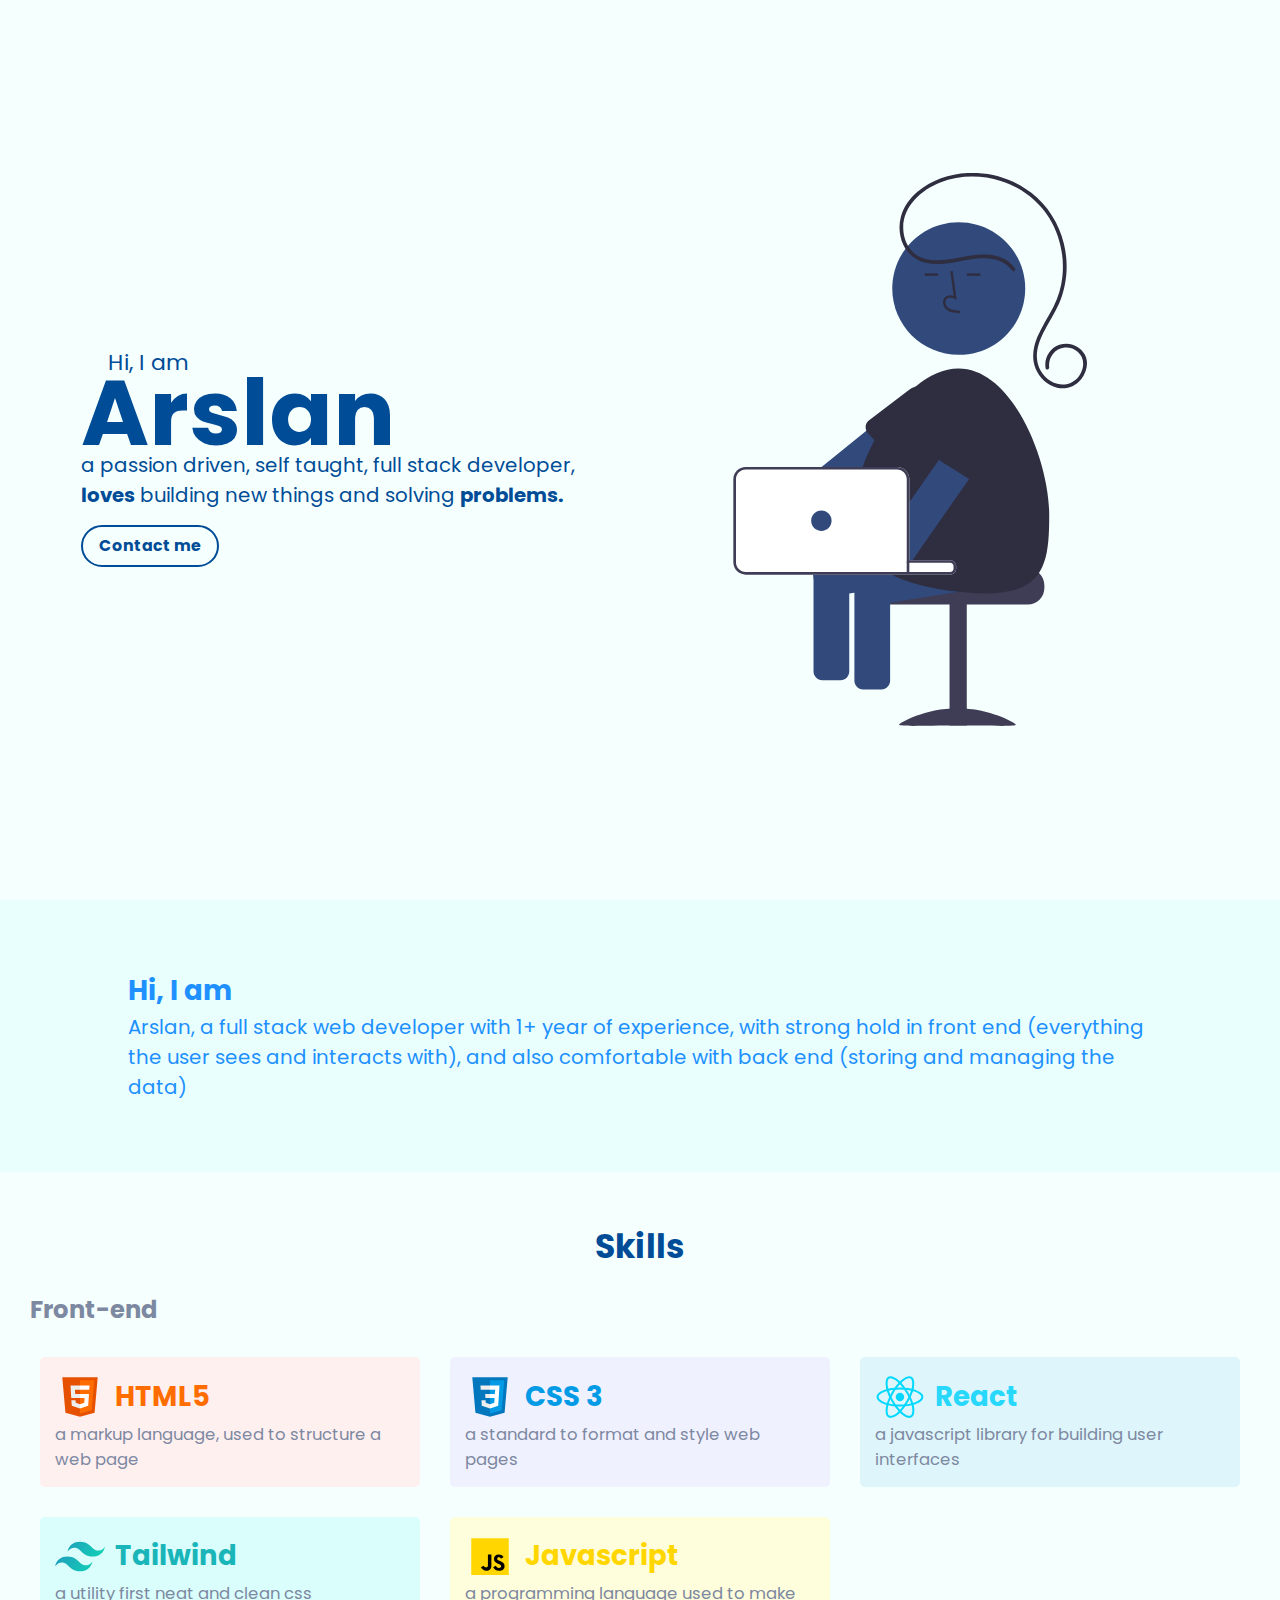
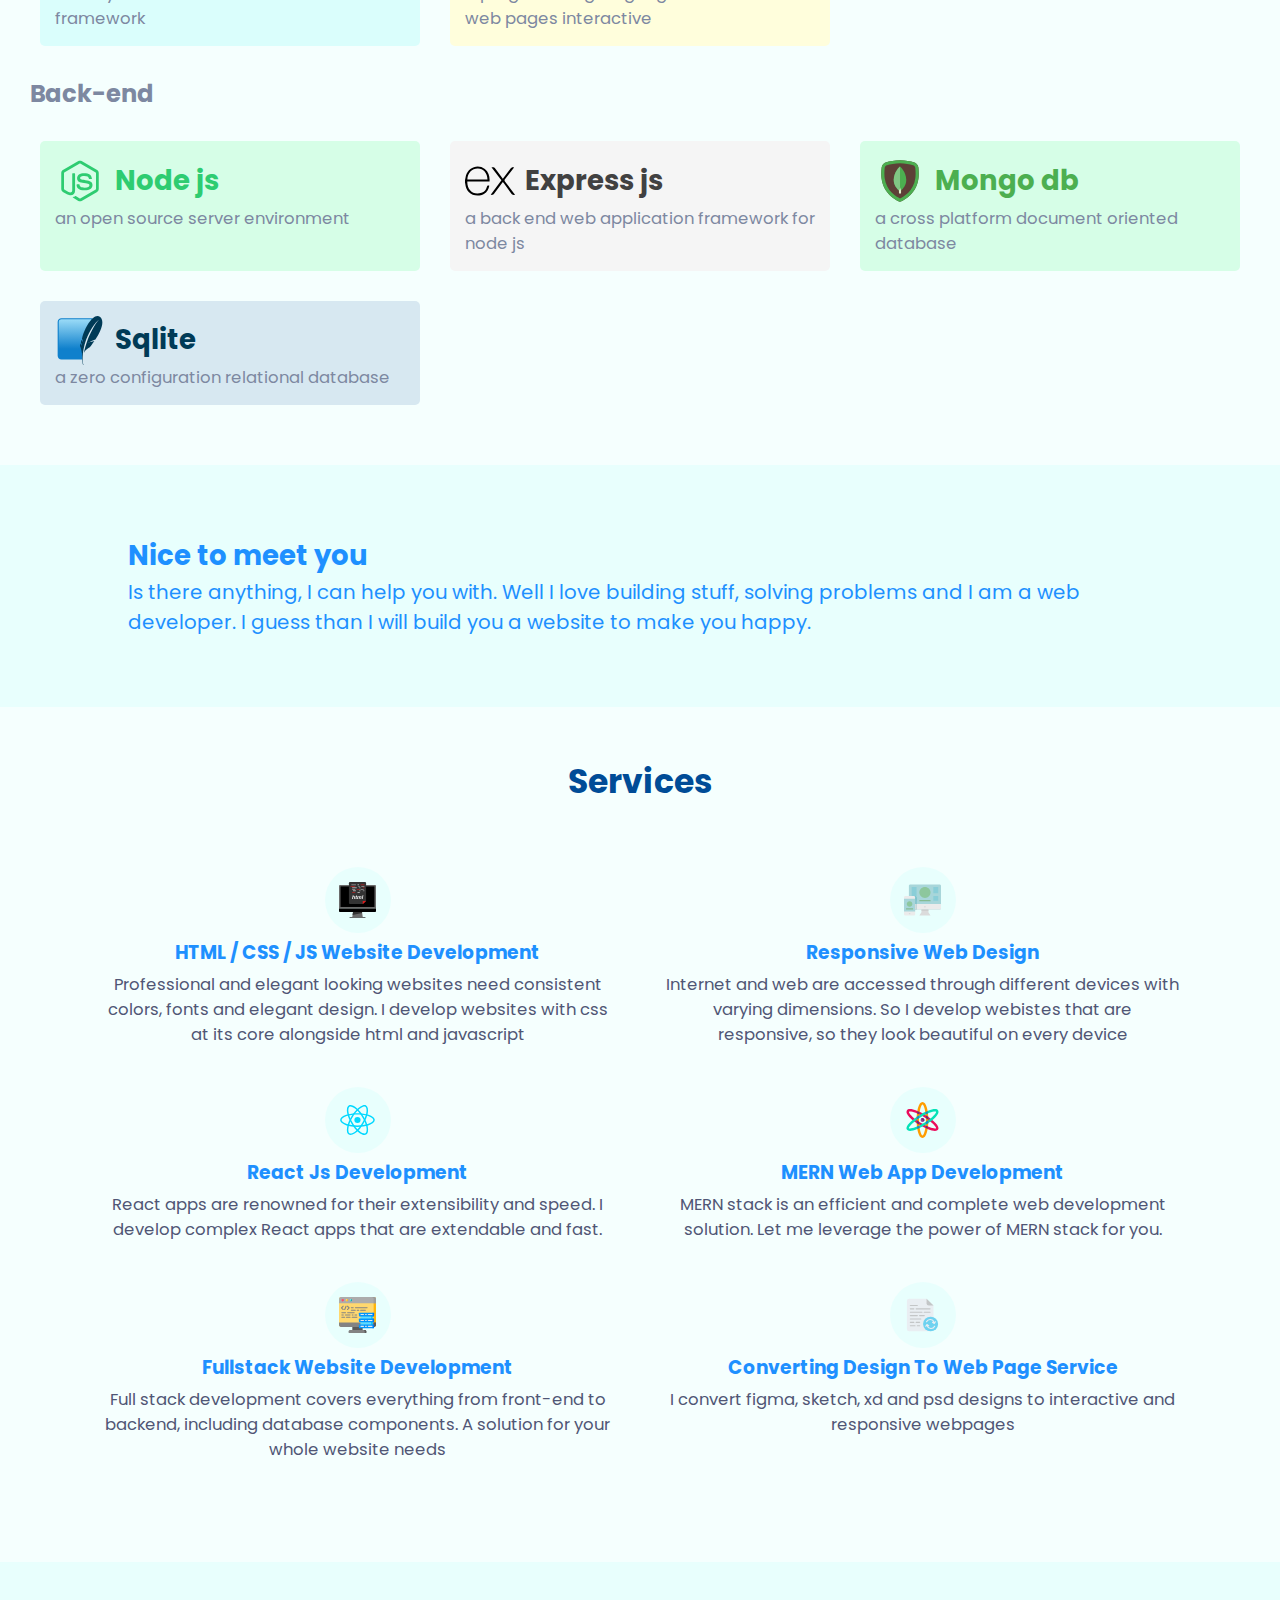
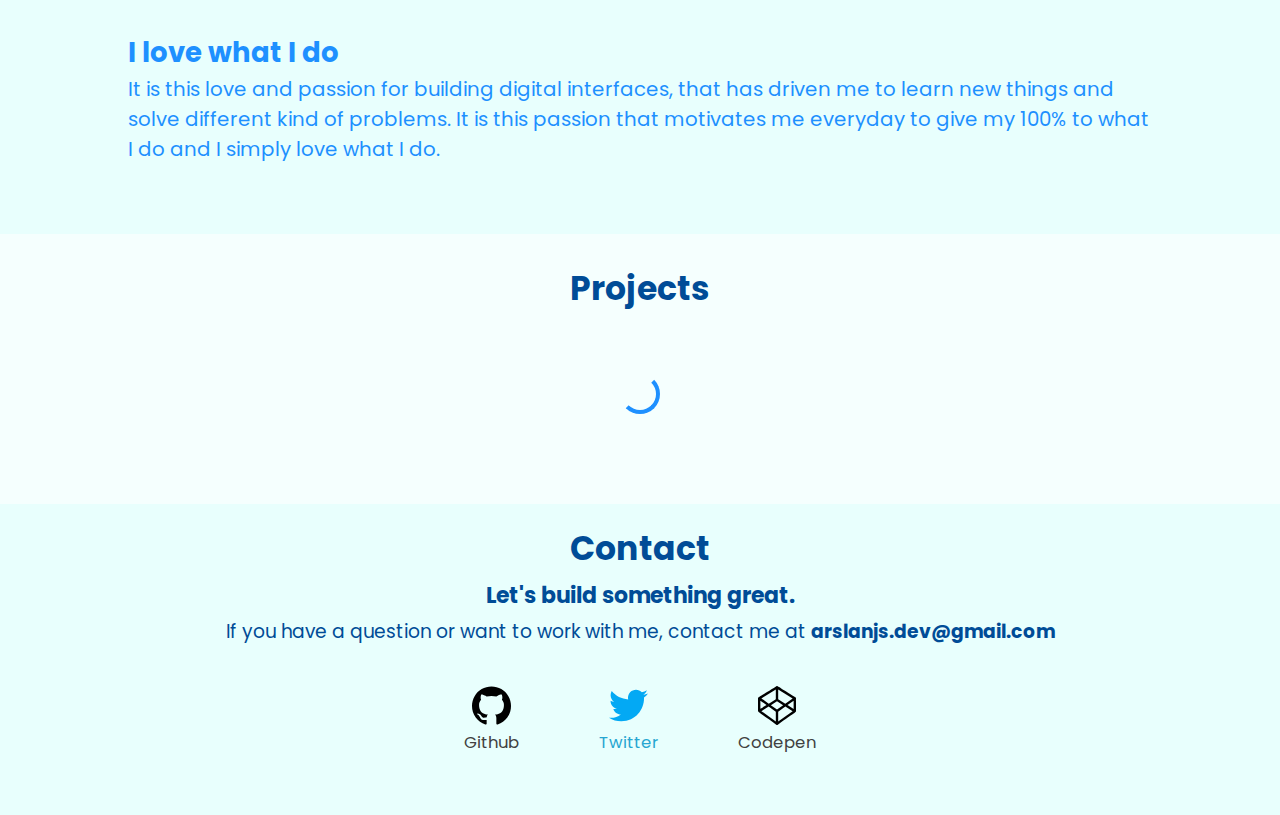
==== commit 038ae548: "Integrate Dynamic Projects Using Github API" ====
--- a/index.html
+++ b/index.html
@@ -234,11 +234,11 @@
         <h2 class="sec-heading text-center">Projects</h2>
         
         <section class="projects-container scroll-smooth">
+            
+            <div class="loader-spinner"></div>
+            
+
             <!--
-            <div class="loader-spinner"></div>
-            -->
-
-            
             <div class="project-card" id="3">
                 <img src="resources/images/p1.PNG" alt=""/>
                 <div class="project-card-disc">
@@ -298,7 +298,7 @@
                     </div>
                 </div>
             </div>
-            
+        -->
         </section>    
     </section>
 
--- a/style.css
+++ b/style.css
@@ -143,6 +143,11 @@
 #hero img{
     width: 50%;
     height: auto;
+    animation: fly 2s alternate infinite both;
+}
+
+@keyframes fly {
+    to {transform: rotate(-5deg) translateY(20px);}
 }
 
 #hero div button{
@@ -326,6 +331,7 @@
 .projects-container{
     display: flex;
     align-items: center;
+    justify-content: center;
 
     overflow-x: scroll;
 
@@ -395,13 +401,16 @@
     color: var(--text-color);
 }
 
-.project-card-disc div{
+.project-card-btn-group{
     display: flex;
     justify-content: space-between;
-}
-
-.project-card-disc div a{
+    padding: 15px;
+    padding-top: 0px;
+}
+
+.project-card-btn-group a{
     font-size: 1.3em;
+    text-decoration: none;
 }
 
 /*-----Loader-----*/
@@ -492,7 +501,6 @@
         /* --text-color: #212121; */
     }
 
-
     #hero{
         font-size: 1.2rem;
     }
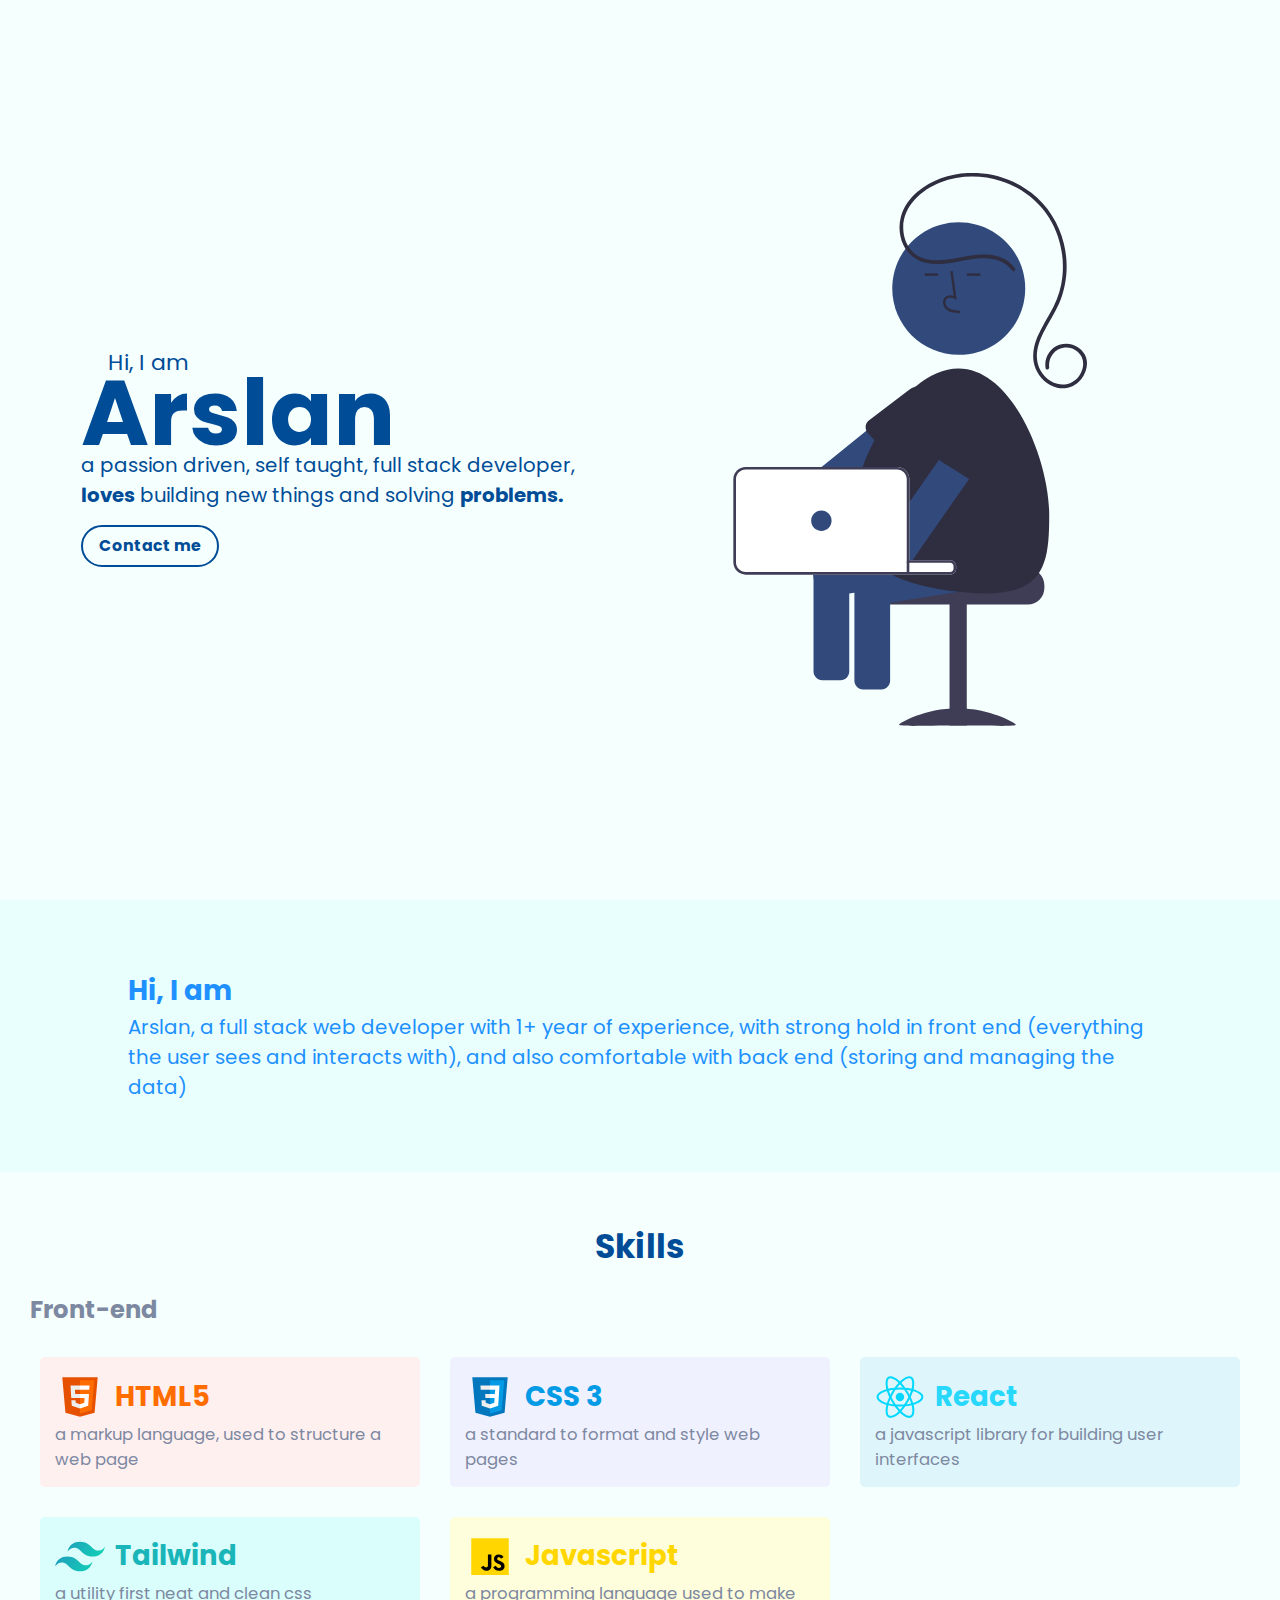
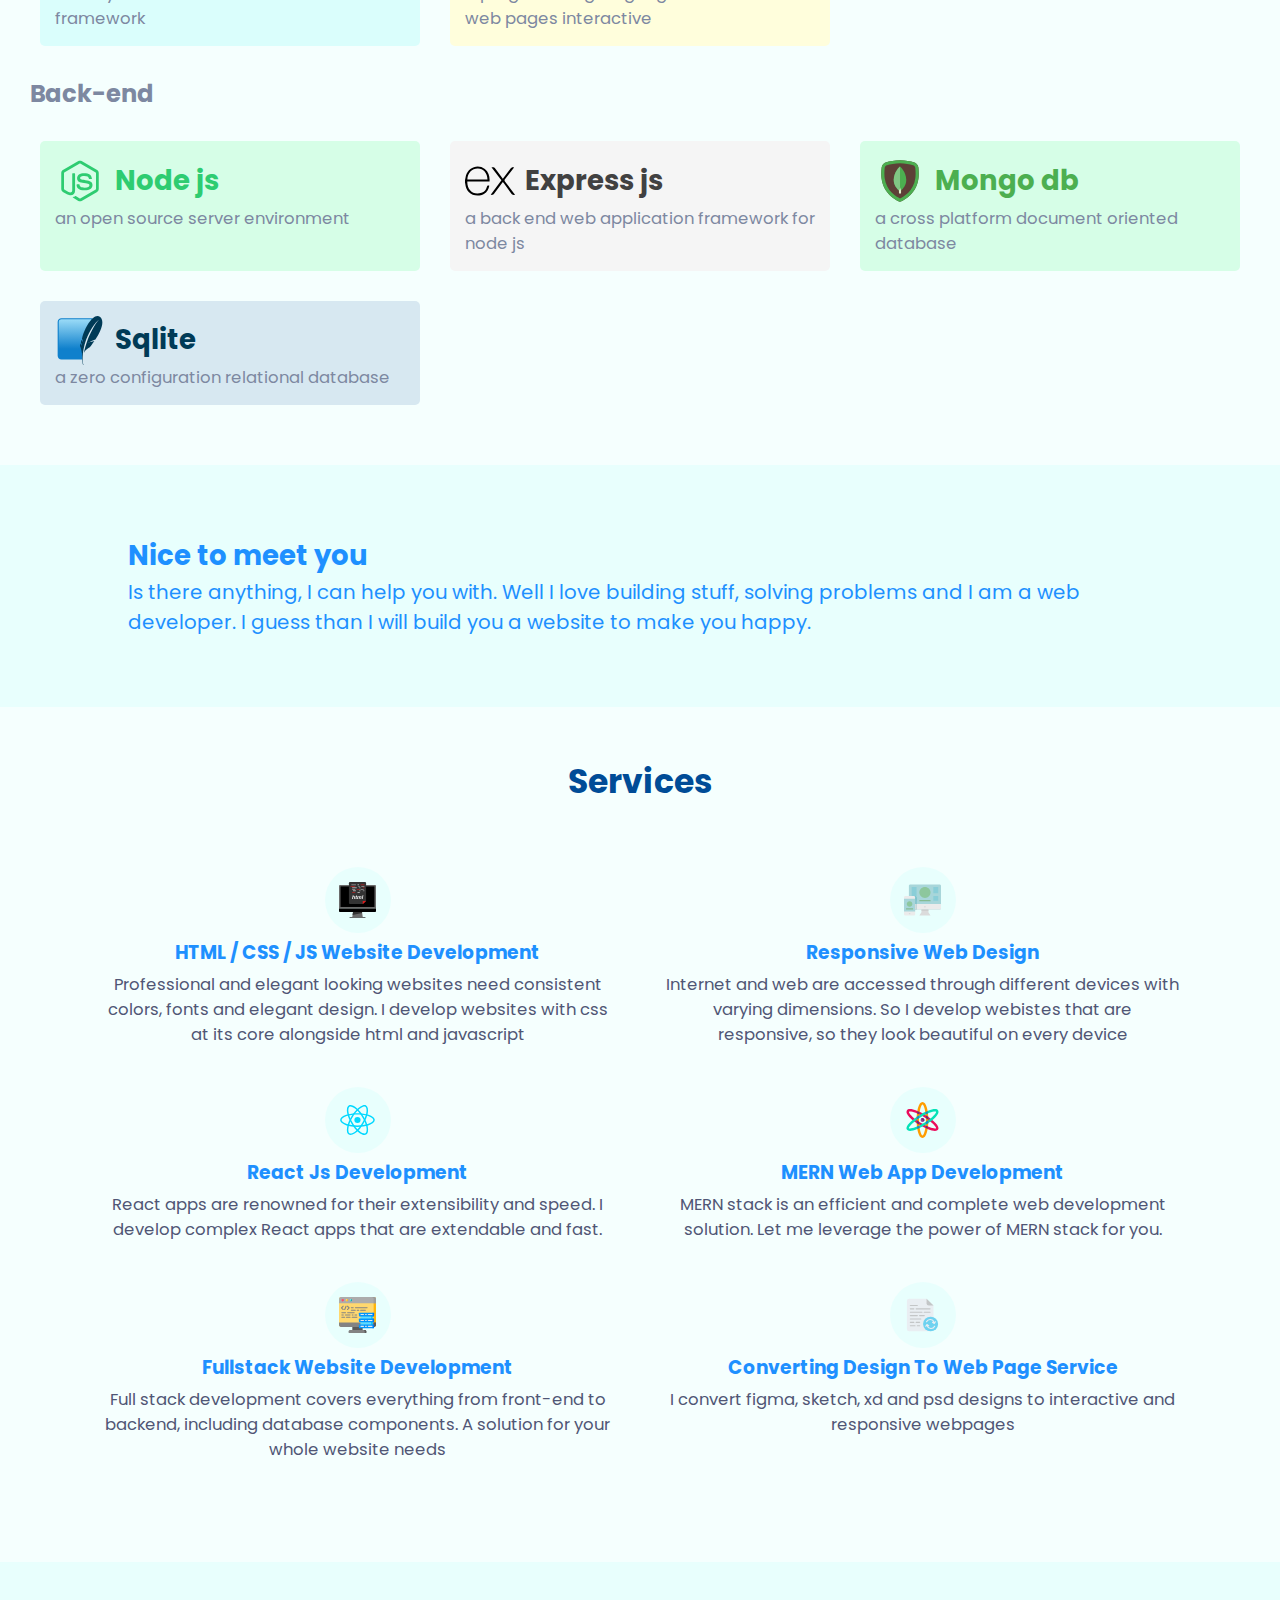
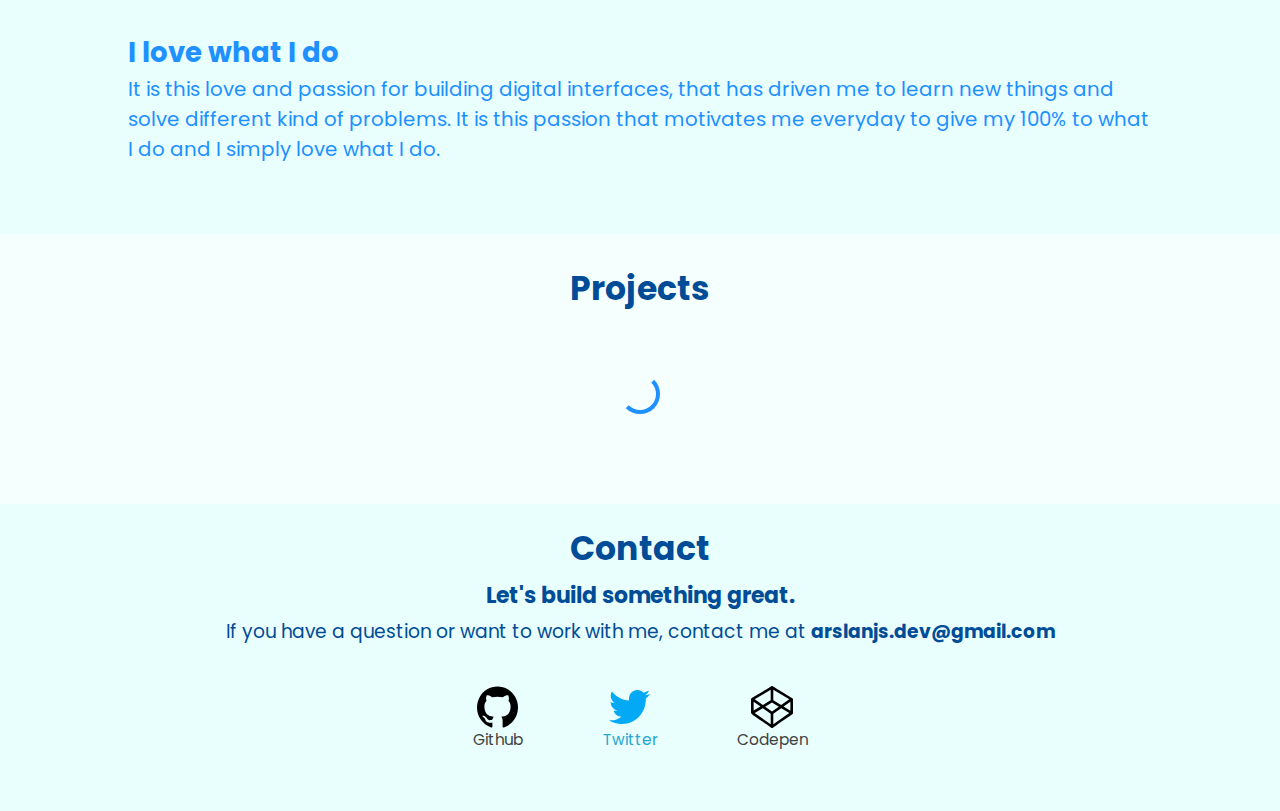
==== commit 7b403abf: "Convert social link buttons into anchor tags" ====
--- a/index.html
+++ b/index.html
@@ -237,68 +237,6 @@
             
             <div class="loader-spinner"></div>
             
-
-            <!--
-            <div class="project-card" id="3">
-                <img src="resources/images/p1.PNG" alt=""/>
-                <div class="project-card-disc">
-                    <h2 class="project-card-disc-name">Hello</h2>
-                    <p>A dummy website that represents a company selling masks online (front end only)</p>
-                    <div>
-                        <a class="round-btn">More</a>
-                        <a class="round-btn">Preview</a>
-                    </div>
-                </div>
-            </div>
-
-            <div class="project-card" id="1">
-                <img src="resources/images/p1.PNG" alt=""/>
-                <div class="project-card-disc">
-                    <h2 class="project-card-disc-name">Hi</h2>
-                    <p>A dummy website that represents a company selling masks online (front end only)</p>
-                    <div>
-                        <a class="round-btn">More</a>
-                        <a class="round-btn">Preview</a>
-                    </div>
-                </div>
-            </div>
-
-            <div class="project-card" id="2">
-                <img src="resources/images/p1.PNG" alt=""/>
-                <div class="project-card-disc">
-                    <h2 class="project-card-disc-name">Whatup</h2>
-                    <p>A dummy website that represents a company selling masks online (front end only)</p>
-                    <div>
-                        <a class="round-btn">More</a>
-                        <a class="round-btn">Preview</a>
-                    </div>
-                </div>
-            </div>
-
-            <div class="project-card" id="5">
-                <img src="resources/images/p1.PNG" alt=""/>
-                <div class="project-card-disc">
-                    <h2 class="project-card-disc-name">Gotcha</h2>
-                    <p>A dummy website that represents a company selling masks online (front end only)</p>
-                    <div>
-                        <a class="round-btn">More</a>
-                        <a class="round-btn">Preview</a>
-                    </div>
-                </div>
-            </div>
-
-            <div class="project-card" id="4">
-                <img src="resources/images/p1.PNG" alt=""/>
-                <div class="project-card-disc">
-                    <h2 class="project-card-disc-name">Fine</h2>
-                    <p>A dummy website that represents a company selling masks online (front end only)</p>
-                    <div>
-                        <a class="round-btn">More</a>
-                        <a class="round-btn">Preview</a>
-                    </div>
-                </div>
-            </div>
-        -->
         </section>    
     </section>
 
@@ -310,20 +248,20 @@
         <p>If you have a question or want to work with me, contact me at <span class="text-bold">arslanjs.dev@gmail.com<span></p>
         
         <div class="social-links">
-            <div class="soc-link">
+            <a class="soc-link lblack-text">
                 <img src="resources/svgs/github_logo.svg" alt="" />
-                <a class="lblack-text">Github</a>
-            </div>
-
-            <div class="soc-link">
+                Github
+            </a>
+
+            <a class="soc-link tblue-text">
                 <img src="resources/svgs/twitter_logo.svg" alt="" />
-                <a class="tblue-text">Twitter</a>
-            </div>
-
-            <div class="soc-link">
+                Twitter
+            </a>
+
+            <a class="soc-link lblack-text">
                 <img src="resources/svgs/codepen_logo.svg" alt="" />
-                <a class="lblack-text">Codepen</a>
-            </div>
+                Codepen
+            </a>
         </div>
     </section>
     
--- a/style.css
+++ b/style.css
@@ -472,8 +472,9 @@
     margin: 20px;
 }
 
-.asoc-link{
+.soc-link{
     margin: 10px 20px;
+    font-size: 1.4rem;
 }
 
 .soc-link:hover{
@@ -481,13 +482,14 @@
 }
 
 .soc-link img{
-    width: 3.5em;
+    width: 2.7em;
     height: auto;
     text-align: center;
+    display: block;
+    margin: 0 auto;
 }
 
 .soc-link a{
-    font-size: 1.5em;
     font-weight: 400;
     display: block;
 }
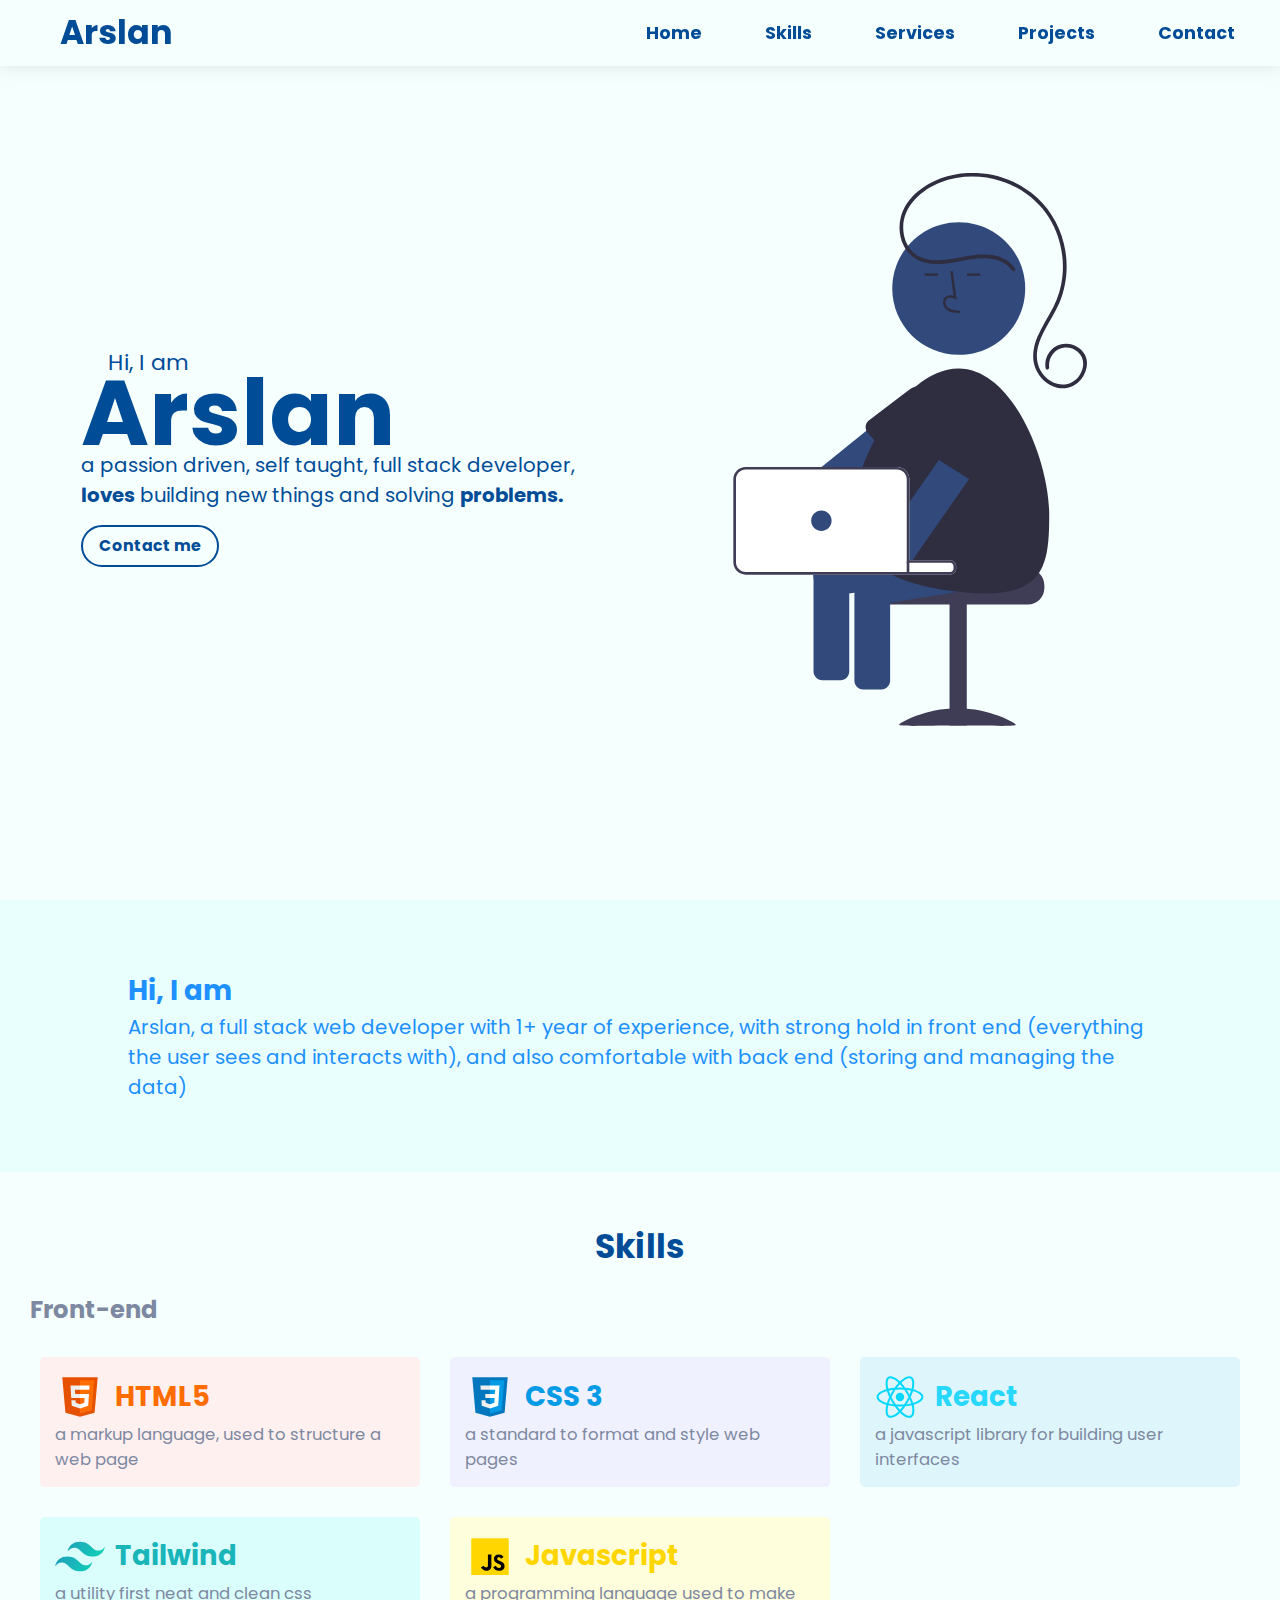
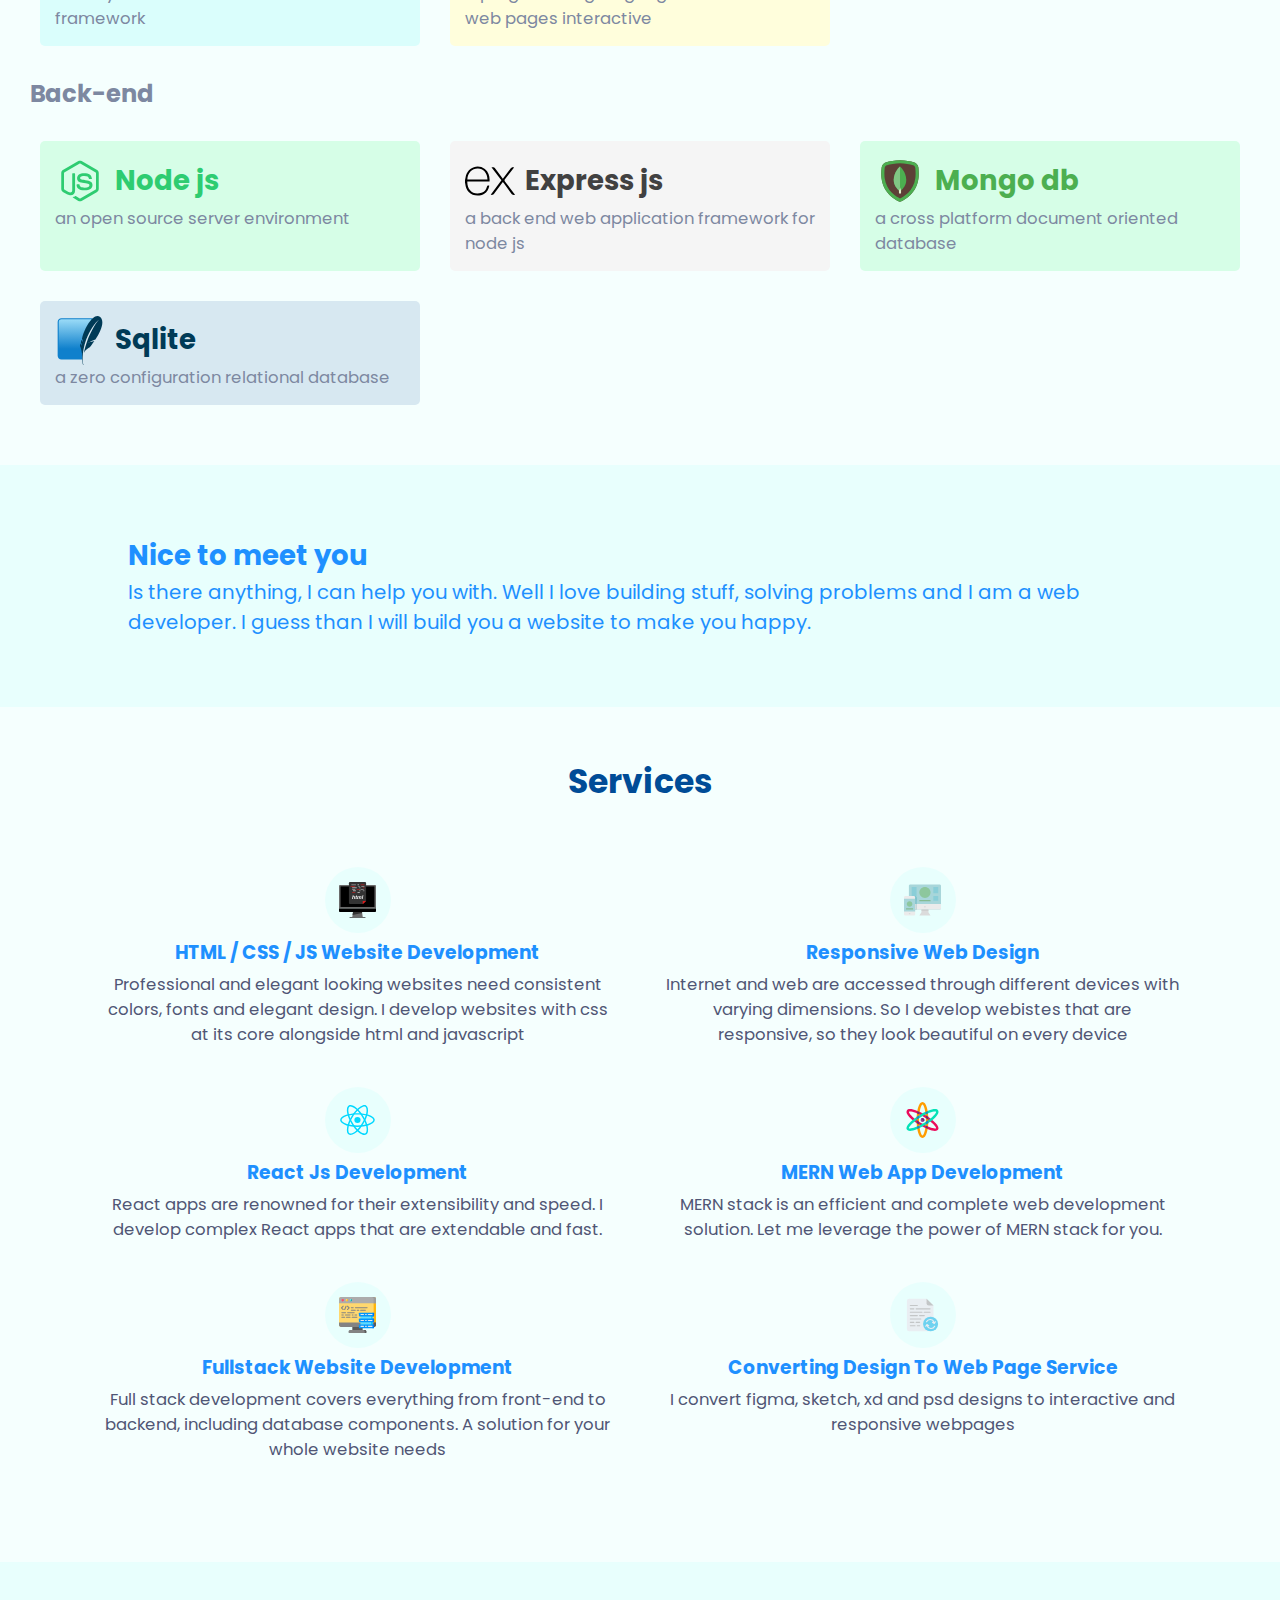
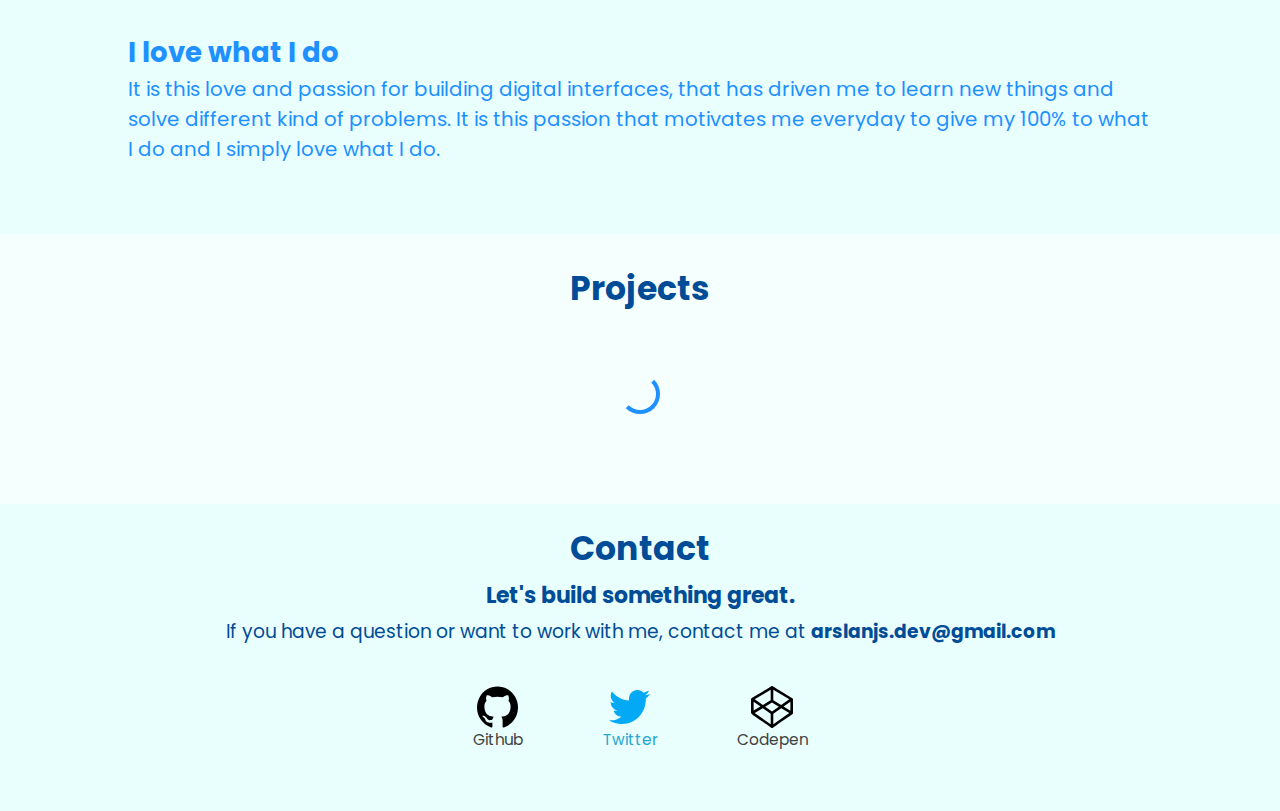
==== commit 03b15a4f: "Add Navbar" ====
--- a/index.html
+++ b/index.html
@@ -8,6 +8,20 @@
     <title>Portfolio</title>
 </head>
 <body>
+    <div class="menu-btn">
+        <img class="menu-img" src="resources/svgs/menu.svg" />
+    </div>
+    <nav id="navbar">
+        <img class="exit-img" src="resources/svgs/exit.svg" />
+        <h2 class="nav-logo">Arslan</h2>
+        <ul class="nav-list">
+            <li class="nav-list-item"><a>Home</a></li>
+            <li class="nav-list-item"><a>Skills</a></li>
+            <li class="nav-list-item"><a>Services</a></li>
+            <li class="nav-list-item"><a>Projects</a></li>
+            <li class="nav-list-item"><a>Contact</a></li>
+        </ul>
+    </nav>
 
     <header id="hero">
         
@@ -15,7 +29,7 @@
         <img src="resources/svgs/person-illustration.svg" alt="illustration"/>
         <div>
             <p>a passion driven, self taught, full stack developer, <span class="text-bold">loves</span> building new things and solving <span class="text-bold">problems.</span></p>
-            <button>Contact me</button>
+            <a href="#contact-section">Contact me</a>
         </div>
     </header>
     
--- a/style.css
+++ b/style.css
@@ -25,6 +25,7 @@
 
 :root{
     font-size: 10px;
+    scroll-behavior: smooth;
     --bg-color: #F5FFFE;
     --bg-color-sec: #E8FFFD;
     --text-color: rgb(0, 76, 151);
@@ -62,6 +63,7 @@
     font-weight: 700;
     color: var(--text-color-thi);
     font-size: 2em;
+
 }
 
 .round-btn{
@@ -94,6 +96,81 @@
 
 button:focus{
     outline: none;
+}
+
+/*-----menu-----*/
+.menu-btn{
+    position: fixed;
+    top: 20px;
+    left: 30px;
+}
+
+.menu-img{
+    width: 30px;
+    height: 30px;
+}
+
+.menu-btn:hover{
+    cursor: pointer;
+}
+
+/*-----nav-----*/
+
+#navbar{
+    position: fixed;
+    z-index: 3;
+
+    background-color: var(--bg-color);
+    
+    font-size: 1rem;
+    font-family: poppins;
+    color: var(--text-color);
+
+    border-bottom-right-radius: 10px;
+    border-bottom-left-radius: 10px;
+
+    border: 1px solid var(--text-color);
+    border-top: none;
+
+    top: -100%;
+    left: 30px;
+
+    transition: top 1s;
+}
+
+#navbar .exit-img{
+    margin: 5px 10px;
+    float: right;
+    width: 25px;
+    height: 25px;
+}
+
+#navbar .exit-img:hover{
+    cursor: pointer;
+}
+
+#navbar .nav-logo{
+    display: none;
+}
+
+#navbar .nav-list{
+    color: var(--text-color);
+    font-family: poppins;
+    text-align: center;
+    list-style: none;
+    padding: 20px;
+    padding-bottom: 5px;
+}
+
+#navbar .nav-list-item{
+    margin: 20px 10px;
+    font-size: 1.8em;
+    font-weight: bold;
+}
+
+#navbar .nav-list-item:hover{
+    cursor: pointer;
+    color: navy;
 }
 
 /*-----Hero_Section-----*/
@@ -150,7 +227,7 @@
     to {transform: rotate(-5deg) translateY(20px);}
 }
 
-#hero div button{
+#hero div a{
     color: var(--text-color);
     background-color: transparent;
     font-family: poppins;
@@ -160,15 +237,19 @@
     border-radius: 50px;
     border: none;
     border: 0.2rem solid var(--text-color);
-}
-
-#hero div button:hover{
+    text-decoration: none;
+    display: block;
+    width: max-content;
+    margin: 0 auto;
+}
+
+#hero div a:hover{
     background-color: var(--text-color);
     color: var(--bg-color);
     cursor: pointer;
 }
 
-#hero div button:active{
+#hero div a:active{
     background-color:rgb(23, 70, 117);
 }
 
@@ -576,7 +657,8 @@
         margin-left: 5rem;
     }
 
-    #hero div button{
+    #hero div a{
+        margin: 0;
         margin-top: 15px;
     }
 
@@ -625,6 +707,89 @@
     }
 }
 
+
+@media (min-width: 900px){
+    .menu-btn{
+        display: none;
+    }
+
+    .exit-img{
+        display: none;
+    }
+    
+    #navbar{
+        top: 0px;
+        left: 0px;
+        border-radius: 0;
+        width: 100%;
+        border: none;
+        box-shadow: 0px 0px 15px 1px rgba(133, 133, 133, 0.2);
+
+        display: flex;
+        justify-content: space-between;
+        align-items: center;
+    }
+
+    #navbar .nav-list{
+        padding: 20px 15px;
+    }
+
+    #navbar .nav-list .nav-list-item{
+        display: inline;
+        margin: 30px;
+        font-size: 1.6em;
+        font-weight: bold;
+    }
+
+    #navbar .nav-logo{
+        display: block;
+        margin: 0px 60px;
+        font-size: 3em;
+    }
+}
+    /*
+    #navbar{
+        min-height: 65px;
+        width: 100%;
+        position: fixed;
+        background-color: var(--bg-color);
+        box-shadow: 0px 0px 15px 1px rgba(133, 133, 133, 0.2);
+    
+        display: flex;
+        flex-direction: row;
+        justify-content: space-between;
+        align-items: center;
+    
+        font-size: 1rem;
+        font-family: poppins, serif;
+    
+        color: var(--text-color);
+        z-index: 2;
+    }
+    
+    #navbar .nav-logo{
+        margin: 0px 60px;
+        font-size: 3em;
+    }
+    
+    #navbar .nav-list{
+        list-style: none;
+        font-size: 1.5em;
+    }
+    
+    #navbar .nav-list-item{
+        display: inline;
+        margin: 0px 30px;
+    }
+    
+    #navbar .nav-list-item{
+        cursor: pointer;
+    }
+    
+*/
+
+
+
 @media (min-width: 1000px){
     #hero h1{
         font-size: 7em;
